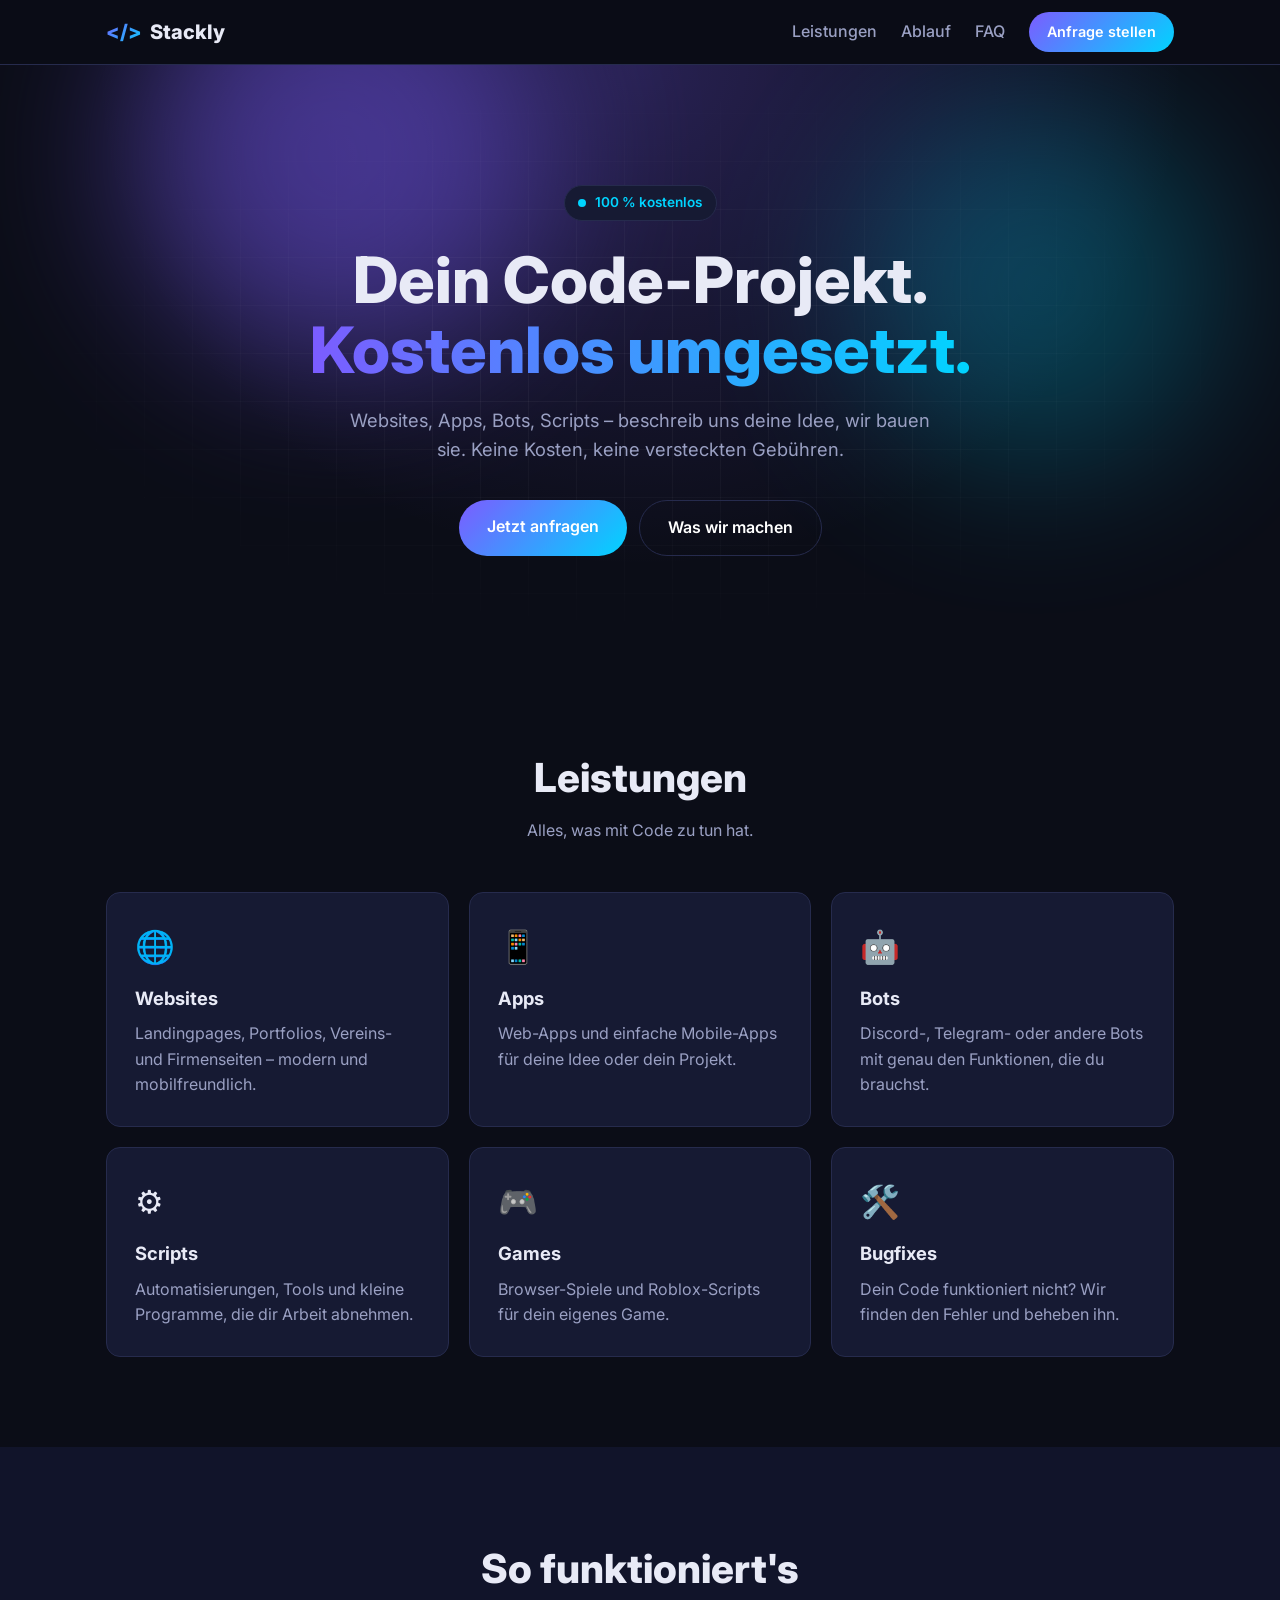
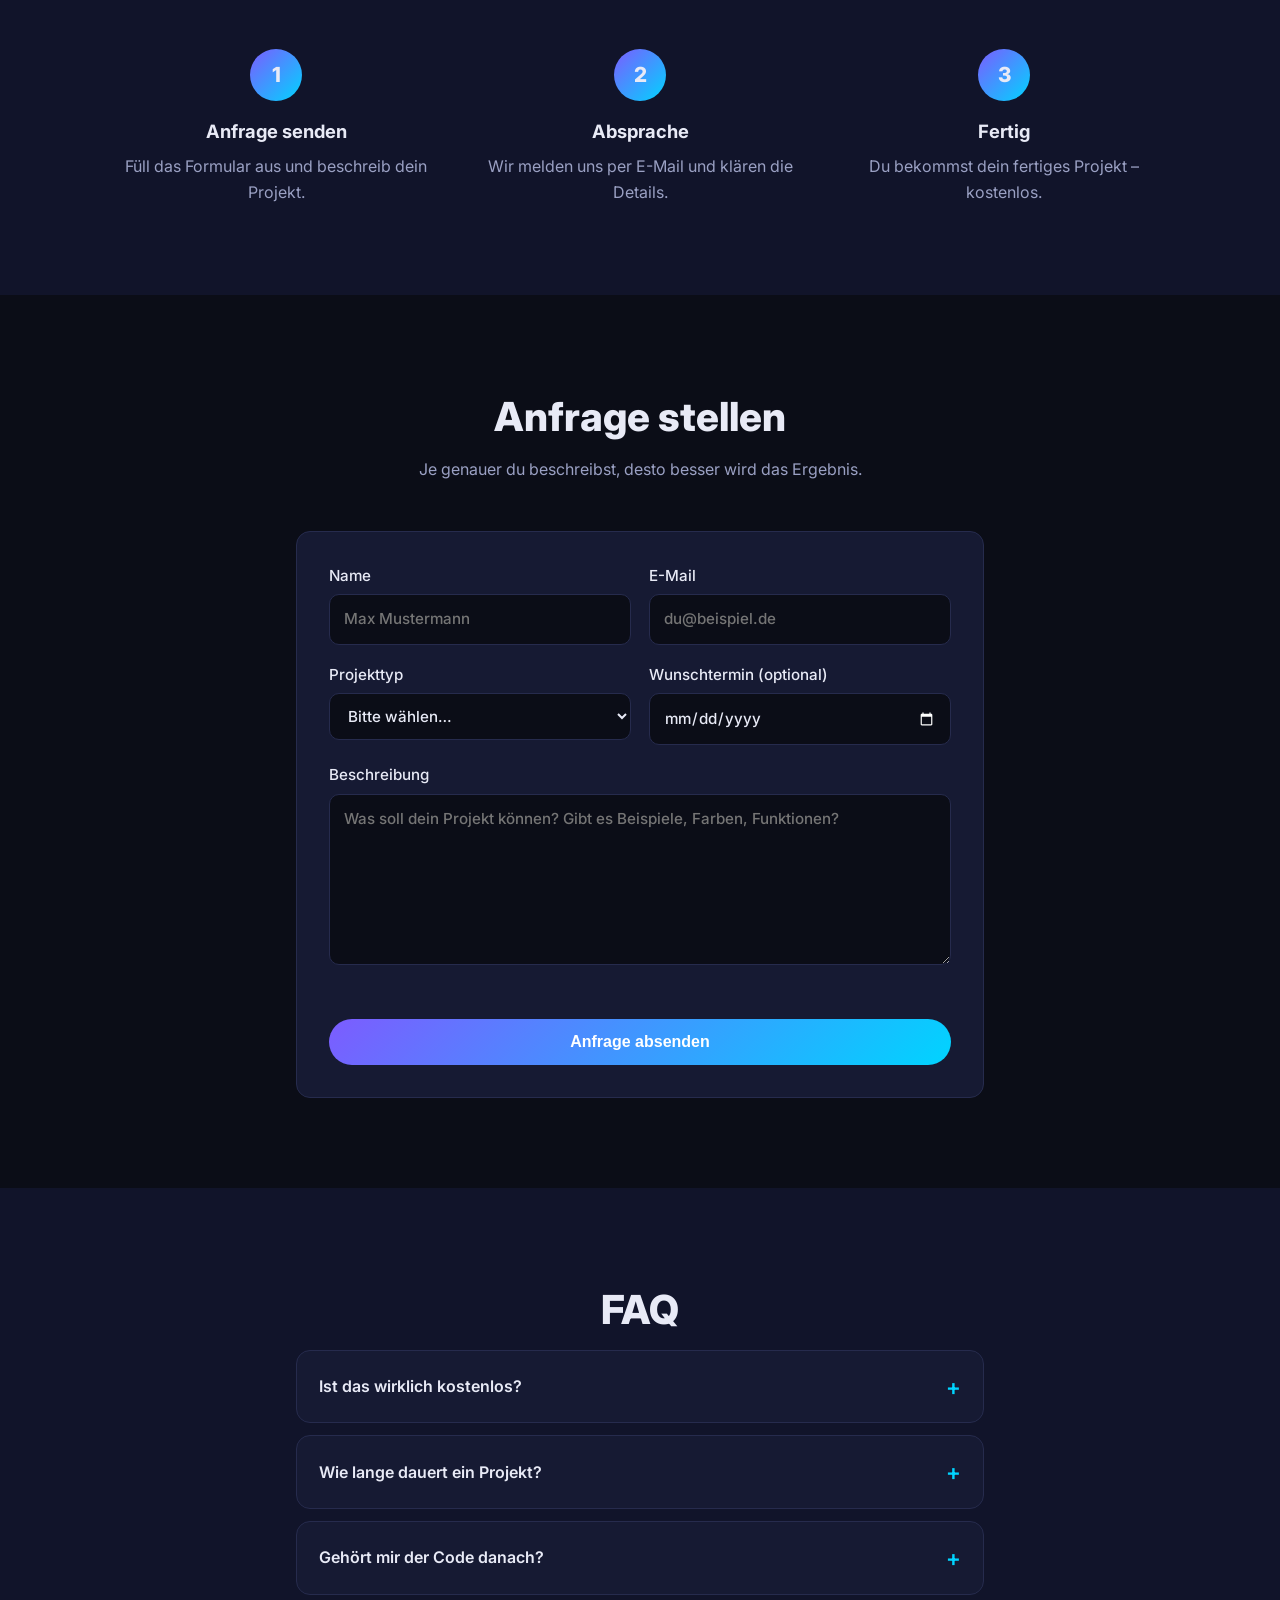
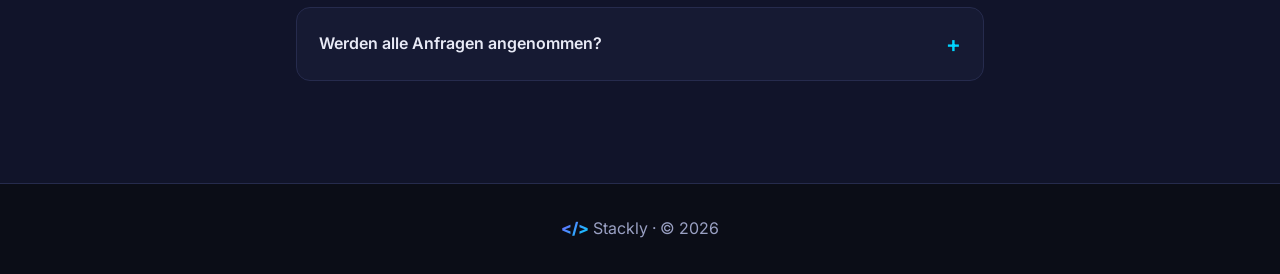
==== index.html @ 91c46010 "Stackly: Anfrage-Website für GitHub Pages Co-Authored-By: Claude Opus 5.5 <noreply@anthropic.com>" ====
<!DOCTYPE html>
<html lang="de">
<head>
  <meta charset="UTF-8">
  <meta name="viewport" content="width=device-width, initial-scale=1.0">
  <title>Stackly – Kostenlose Websites, Apps &amp; Code</title>
  <meta name="description" content="Stackly entwickelt Websites, Apps, Bots und Scripts – komplett kostenlos. Stell jetzt deine Anfrage.">
  <link rel="preconnect" href="https://fonts.googleapis.com">
  <link href="https://fonts.googleapis.com/css2?family=Inter:wght@400;500;600;800&display=swap" rel="stylesheet">
  <link rel="stylesheet" href="styles.css">
</head>
<body>
  <header class="nav">
    <div class="container nav-inner">
      <a href="#" class="logo"><span class="logo-mark">&lt;/&gt;</span> Stackly</a>
      <button class="menu-btn" aria-label="Menü öffnen" aria-expanded="false">☰</button>
      <nav class="nav-links">
        <a href="#leistungen">Leistungen</a>
        <a href="#ablauf">Ablauf</a>
        <a href="#faq">FAQ</a>
        <a href="#anfrage" class="btn btn-small">Anfrage stellen</a>
      </nav>
    </div>
  </header>

  <main>
    <section class="hero">
      <div class="hero-bg" aria-hidden="true">
        <span class="blob blob-1"></span>
        <span class="blob blob-2"></span>
        <span class="grid-lines"></span>
      </div>
      <div class="container hero-content">
        <span class="badge">100 % kostenlos</span>
        <h1>Dein Code-Projekt.<br><span class="gradient">Kostenlos umgesetzt.</span></h1>
        <p class="lead">Websites, Apps, Bots, Scripts – beschreib uns deine Idee, wir bauen sie. Keine Kosten, keine versteckten Gebühren.</p>
        <div class="hero-actions">
          <a href="#anfrage" class="btn">Jetzt anfragen</a>
          <a href="#leistungen" class="btn btn-ghost">Was wir machen</a>
        </div>
      </div>
    </section>

    <section id="leistungen" class="section">
      <div class="container">
        <h2>Leistungen</h2>
        <p class="section-sub">Alles, was mit Code zu tun hat.</p>
        <div class="grid">
          <article class="card"><div class="icon">🌐</div><h3>Websites</h3><p>Landingpages, Portfolios, Vereins- und Firmenseiten – modern und mobilfreundlich.</p></article>
          <article class="card"><div class="icon">📱</div><h3>Apps</h3><p>Web-Apps und einfache Mobile-Apps für deine Idee oder dein Projekt.</p></article>
          <article class="card"><div class="icon">🤖</div><h3>Bots</h3><p>Discord-, Telegram- oder andere Bots mit genau den Funktionen, die du brauchst.</p></article>
          <article class="card"><div class="icon">⚙️</div><h3>Scripts</h3><p>Automatisierungen, Tools und kleine Programme, die dir Arbeit abnehmen.</p></article>
          <article class="card"><div class="icon">🎮</div><h3>Games</h3><p>Browser-Spiele und Roblox-Scripts für dein eigenes Game.</p></article>
          <article class="card"><div class="icon">🛠️</div><h3>Bugfixes</h3><p>Dein Code funktioniert nicht? Wir finden den Fehler und beheben ihn.</p></article>
        </div>
      </div>
    </section>

    <section id="ablauf" class="section section-alt">
      <div class="container">
        <h2>So funktioniert's</h2>
        <div class="steps">
          <div class="step"><span class="step-num">1</span><h3>Anfrage senden</h3><p>Füll das Formular aus und beschreib dein Projekt.</p></div>
          <div class="step"><span class="step-num">2</span><h3>Absprache</h3><p>Wir melden uns per E-Mail und klären die Details.</p></div>
          <div class="step"><span class="step-num">3</span><h3>Fertig</h3><p>Du bekommst dein fertiges Projekt – kostenlos.</p></div>
        </div>
      </div>
    </section>

    <section id="anfrage" class="section">
      <div class="container narrow">
        <h2>Anfrage stellen</h2>
        <p class="section-sub">Je genauer du beschreibst, desto besser wird das Ergebnis.</p>
        <form class="form" action="https://formsubmit.co/el/muxeje" method="POST" novalidate>
          <input type="hidden" name="_subject" value="Neue Stackly-Anfrage">
          <input type="hidden" name="_template" value="table">
          <input type="hidden" name="_next" value="">
          <input type="text" name="_honey" class="honey" tabindex="-1" autocomplete="off">

          <div class="row">
            <label>Name<input type="text" name="name" required placeholder="Max Mustermann"></label>
            <label>E-Mail<input type="email" name="email" required placeholder="du@beispiel.de"></label>
          </div>
          <div class="row">
            <label>Projekttyp
              <select name="projekttyp" required>
                <option value="">Bitte wählen…</option>
                <option>Website</option>
                <option>App</option>
                <option>Bot</option>
                <option>Script / Automatisierung</option>
                <option>Game</option>
                <option>Bugfix</option>
                <option>Sonstiges</option>
              </select>
            </label>
            <label>Wunschtermin (optional)<input type="date" name="deadline"></label>
          </div>
          <label>Beschreibung<textarea name="beschreibung" rows="6" required minlength="20" placeholder="Was soll dein Projekt können? Gibt es Beispiele, Farben, Funktionen?"></textarea></label>
          <p class="form-error" role="alert"></p>
          <button type="submit" class="btn btn-full">Anfrage absenden</button>
        </form>
      </div>
    </section>

    <section id="faq" class="section section-alt">
      <div class="container narrow">
        <h2>FAQ</h2>
        <details><summary>Ist das wirklich kostenlos?</summary><p>Ja. Es gibt keine Kosten und keine versteckten Gebühren.</p></details>
        <details><summary>Wie lange dauert ein Projekt?</summary><p>Das hängt vom Umfang ab. Kleine Projekte dauern oft nur ein paar Tage, größere entsprechend länger.</p></details>
        <details><summary>Gehört mir der Code danach?</summary><p>Ja, du bekommst den kompletten Quellcode und kannst ihn frei verwenden.</p></details>
        <details><summary>Werden alle Anfragen angenommen?</summary><p>Wir versuchen es, können aber nicht jede Anfrage umsetzen. Du bekommst in jedem Fall eine Antwort.</p></details>
      </div>
    </section>
  </main>

  <footer class="footer">
    <div class="container">
      <p><span class="logo-mark">&lt;/&gt;</span> Stackly · © <span id="year"></span></p>
    </div>
  </footer>

  <script src="script.js"></script>
</body>
</html>
---- styles.css ----
:root {
  --bg: #0b0d17;
  --bg-alt: #11142a;
  --card: #161a33;
  --border: #262b4d;
  --text: #e8eaf6;
  --muted: #9aa0c3;
  --accent: #7c5cff;
  --accent-2: #00d4ff;
  --error: #ff6b81;
  --radius: 14px;
}

* { box-sizing: border-box; margin: 0; padding: 0; }
html { scroll-behavior: smooth; }
body {
  font-family: "Inter", system-ui, sans-serif;
  background: var(--bg);
  color: var(--text);
  line-height: 1.6;
}
a { color: inherit; text-decoration: none; }

.container { width: 100%; max-width: 1100px; margin: 0 auto; padding: 0 16px; }
.narrow { max-width: 720px; }

/* Navigation */
.nav {
  position: sticky; top: 0; z-index: 10;
  background: rgba(11, 13, 23, 0.85);
  backdrop-filter: blur(10px);
  border-bottom: 1px solid var(--border);
}
.nav-inner { display: flex; align-items: center; justify-content: space-between; height: 64px; }
.logo { font-weight: 800; font-size: 1.25rem; display: flex; align-items: center; gap: 8px; }
.logo-mark {
  background: linear-gradient(135deg, var(--accent), var(--accent-2));
  -webkit-background-clip: text; background-clip: text; color: transparent;
  font-weight: 800;
}
.nav-links { display: flex; align-items: center; gap: 24px; }
.nav-links a:not(.btn) { color: var(--muted); font-weight: 500; }
.nav-links a:not(.btn):hover { color: var(--text); }
.menu-btn { display: none; background: none; border: 0; color: var(--text); font-size: 1.5rem; cursor: pointer; }

/* Buttons */
.btn {
  display: inline-block; padding: 14px 28px; border-radius: 999px; border: 0;
  background: linear-gradient(135deg, var(--accent), var(--accent-2));
  color: #fff; font-weight: 600; font-size: 1rem; cursor: pointer;
  transition: transform .15s, box-shadow .15s;
}
.btn:hover { transform: translateY(-2px); box-shadow: 0 10px 30px rgba(124, 92, 255, .35); }
.btn-small { padding: 8px 18px; font-size: .9rem; }
.btn-ghost { background: transparent; border: 1px solid var(--border); }
.btn-ghost:hover { box-shadow: none; border-color: var(--accent); }
.btn-full { width: 100%; }

/* Hero */
.hero {
  padding: 120px 0 100px; text-align: center;
  background: radial-gradient(ellipse at top, rgba(124, 92, 255, .25), transparent 60%);
}
.badge {
  display: inline-block; padding: 6px 14px; border-radius: 999px;
  border: 1px solid var(--border); background: var(--card);
  color: var(--accent-2); font-size: .85rem; font-weight: 600; margin-bottom: 24px;
}
h1 { font-size: clamp(2.2rem, 6vw, 4rem); line-height: 1.1; font-weight: 800; margin-bottom: 20px; }
.gradient {
  background: linear-gradient(135deg, var(--accent), var(--accent-2));
  -webkit-background-clip: text; background-clip: text; color: transparent;
}
.lead { color: var(--muted); font-size: 1.15rem; max-width: 600px; margin: 0 auto 36px; }
.hero-actions { display: flex; gap: 12px; justify-content: center; flex-wrap: wrap; }

/* Sections */
.section { padding: 90px 0; }
.section-alt { background: var(--bg-alt); }
h2 { font-size: clamp(1.8rem, 4vw, 2.5rem); font-weight: 800; text-align: center; margin-bottom: 8px; }
.section-sub { color: var(--muted); text-align: center; margin-bottom: 48px; }
h3 { font-size: 1.15rem; margin-bottom: 8px; }

.grid { display: grid; grid-template-columns: repeat(auto-fit, minmax(260px, 1fr)); gap: 20px; }
.card {
  background: var(--card); border: 1px solid var(--border); border-radius: var(--radius);
  padding: 28px; transition: border-color .2s, transform .2s;
}
.card:hover { border-color: var(--accent); transform: translateY(-4px); }
.card p, .step p { color: var(--muted); }
.icon { font-size: 2rem; margin-bottom: 12px; }

.steps { display: grid; grid-template-columns: repeat(auto-fit, minmax(220px, 1fr)); gap: 24px; margin-top: 48px; text-align: center; }
.step-num {
  display: inline-grid; place-items: center; width: 52px; height: 52px; border-radius: 50%;
  background: linear-gradient(135deg, var(--accent), var(--accent-2));
  font-weight: 800; font-size: 1.3rem; margin-bottom: 16px;
}

/* Form */
.form { display: flex; flex-direction: column; gap: 18px; background: var(--card); border: 1px solid var(--border); border-radius: var(--radius); padding: 32px; }
.row { display: grid; grid-template-columns: 1fr 1fr; gap: 18px; }
label { display: flex; flex-direction: column; gap: 6px; font-weight: 500; font-size: .95rem; }
input, select, textarea {
  font: inherit; color: var(--text); background: var(--bg);
  border: 1px solid var(--border); border-radius: 10px; padding: 12px 14px;
}
input:focus, select:focus, textarea:focus { outline: none; border-color: var(--accent); }
input[type="date"] { color-scheme: dark; }
textarea { resize: vertical; }
.honey { display: none; }
.form-error { color: var(--error); min-height: 1.2em; font-size: .9rem; }

/* FAQ */
details { background: var(--card); border: 1px solid var(--border); border-radius: var(--radius); padding: 18px 22px; margin-bottom: 12px; }
summary { cursor: pointer; font-weight: 600; }
details p { color: var(--muted); margin-top: 10px; }

.footer { padding: 32px 0; text-align: center; color: var(--muted); border-top: 1px solid var(--border); }

/* Danke-Seite */
.thanks { min-height: 100vh; display: grid; place-items: center; text-align: center; padding: 16px; }
.thanks .lead { margin-bottom: 28px; }

/* Mobile */
@media (max-width: 720px) {
  .menu-btn { display: block; }
  .nav-links {
    display: none; position: absolute; top: 64px; left: 0; right: 0;
    flex-direction: column; gap: 16px; padding: 20px 16px;
    background: var(--bg-alt); border-bottom: 1px solid var(--border);
  }
  .nav-links.open { display: flex; }
  .row { grid-template-columns: 1fr; }
  .hero { padding: 80px 0 70px; }
  .section { padding: 64px 0; }
  .form { padding: 20px; }
}

/* ================= Animationen ================= */
:root { --ease: cubic-bezier(.22, 1, .36, 1); }

/* Navigation: wird beim Scrollen kompakter */
.nav { transition: background .3s var(--ease), box-shadow .3s var(--ease); }
.nav-inner { transition: height .3s var(--ease); }
.nav.scrolled { background: rgba(11, 13, 23, .95); box-shadow: 0 8px 30px rgba(0, 0, 0, .35); }
.nav.scrolled .nav-inner { height: 56px; }
.nav-links a:not(.btn) { position: relative; transition: color .2s; }
.nav-links a:not(.btn)::after {
  content: ""; position: absolute; left: 0; bottom: -4px; height: 2px; width: 100%;
  background: linear-gradient(90deg, var(--accent), var(--accent-2));
  transform: scaleX(0); transform-origin: right; transition: transform .35s var(--ease);
}
.nav-links a:not(.btn):hover::after { transform: scaleX(1); transform-origin: left; }

/* Hero-Hintergrund */
.hero { position: relative; overflow: hidden; }
.hero-content { position: relative; z-index: 1; }
.hero-bg { position: absolute; inset: 0; pointer-events: none; }
.blob { position: absolute; border-radius: 50%; filter: blur(80px); opacity: .45; }
.blob-1 { width: 420px; height: 420px; background: var(--accent); top: -120px; left: 10%; animation: float 14s ease-in-out infinite; }
.blob-2 { width: 360px; height: 360px; background: var(--accent-2); top: 40px; right: 5%; opacity: .25; animation: float 18s ease-in-out infinite reverse; }
.grid-lines {
  position: absolute; inset: 0;
  background-image: linear-gradient(rgba(255,255,255,.04) 1px, transparent 1px),
                    linear-gradient(90deg, rgba(255,255,255,.04) 1px, transparent 1px);
  background-size: 48px 48px;
  mask-image: radial-gradient(ellipse at center, #000 20%, transparent 70%);
  -webkit-mask-image: radial-gradient(ellipse at center, #000 20%, transparent 70%);
}
@keyframes float {
  0%, 100% { transform: translate(0, 0) scale(1); }
  33% { transform: translate(40px, 30px) scale(1.08); }
  66% { transform: translate(-30px, 20px) scale(.95); }
}

/* Hero-Einblendung beim Laden */
.hero-content > * { opacity: 0; transform: translateY(24px); animation: rise .9s var(--ease) forwards; }
.hero-content > *:nth-child(1) { animation-delay: .05s; }
.hero-content > *:nth-child(2) { animation-delay: .15s; }
.hero-content > *:nth-child(3) { animation-delay: .3s; }
.hero-content > *:nth-child(4) { animation-delay: .45s; }
@keyframes rise { to { opacity: 1; transform: none; } }

/* Fließender Farbverlauf im Titel */
.gradient {
  background-image: linear-gradient(90deg, var(--accent), var(--accent-2), var(--accent));
  background-size: 200% auto; animation: shimmer 6s linear infinite;
}
@keyframes shimmer { to { background-position: 200% center; } }

/* Badge mit pulsierendem Punkt */
.badge { position: relative; padding-left: 30px; }
.badge::before {
  content: ""; position: absolute; left: 13px; top: 50%; width: 8px; height: 8px; margin-top: -4px;
  border-radius: 50%; background: var(--accent-2); box-shadow: 0 0 0 0 rgba(0, 212, 255, .6);
  animation: pulse 2s infinite;
}
@keyframes pulse { 70% { box-shadow: 0 0 0 10px rgba(0, 212, 255, 0); } 100% { box-shadow: 0 0 0 0 rgba(0, 212, 255, 0); } }

/* Buttons: Lichtreflex */
.btn { position: relative; overflow: hidden; transition: transform .25s var(--ease), box-shadow .25s var(--ease); }
.btn::after {
  content: ""; position: absolute; top: 0; left: -75%; width: 50%; height: 100%;
  background: linear-gradient(120deg, transparent, rgba(255,255,255,.35), transparent);
  transform: skewX(-20deg); transition: left .7s var(--ease);
}
.btn:hover::after { left: 130%; }
.btn:active { transform: translateY(0) scale(.98); }

/* Scroll-Reveal */
.reveal { opacity: 0; transform: translateY(32px); transition: opacity .8s var(--ease), transform .8s var(--ease); transition-delay: var(--delay, 0s); }
.reveal.visible { opacity: 1; transform: none; }

/* Karten: Licht folgt der Maus */
.card { position: relative; overflow: hidden; }
.card.visible { transition: border-color .3s, transform .4s var(--ease), box-shadow .4s var(--ease), opacity .8s var(--ease); }
.card::before {
  content: ""; position: absolute; inset: 0; opacity: 0; transition: opacity .3s;
  background: radial-gradient(400px circle at var(--mx, 50%) var(--my, 50%), rgba(124, 92, 255, .18), transparent 40%);
}
.card:hover::before { opacity: 1; }
.card:hover { box-shadow: 0 20px 40px rgba(0, 0, 0, .35); }
.card > * { position: relative; }
.icon { display: inline-block; transition: transform .4s var(--ease); }
.card:hover .icon { transform: scale(1.15) rotate(-6deg); }

/* Schritte */
.step-num { transition: transform .4s var(--ease), box-shadow .4s var(--ease); }
.step:hover .step-num { transform: translateY(-4px) scale(1.06); box-shadow: 0 10px 30px rgba(124, 92, 255, .45); }

/* Formular */
input, select, textarea { transition: border-color .2s, box-shadow .2s, background .2s; }
input:focus, select:focus, textarea:focus { box-shadow: 0 0 0 4px rgba(124, 92, 255, .18); background: #0e1122; }
.form-error:not(:empty) { animation: shake .4s var(--ease); }
@keyframes shake { 20%, 60% { transform: translateX(-6px); } 40%, 80% { transform: translateX(6px); } }
.btn.loading { pointer-events: none; opacity: .8; }

/* FAQ: weiches Aufklappen */
details { transition: border-color .3s, opacity .8s var(--ease), transform .8s var(--ease); }
details[open] { border-color: var(--accent); }
summary { list-style: none; display: flex; justify-content: space-between; align-items: center; }
summary::-webkit-details-marker { display: none; }
summary::after { content: "+"; font-size: 1.4rem; color: var(--accent-2); transition: transform .3s var(--ease); }
details[open] summary::after { transform: rotate(45deg); }
details[open] p { animation: rise .45s var(--ease) both; }
details p { opacity: 1; }

/* Mobile-Menü */
@keyframes drop { from { opacity: 0; transform: translateY(-10px); } }
@media (max-width: 720px) {
  .nav-links.open { animation: drop .35s var(--ease); }
  .blob-1 { width: 280px; height: 280px; }
  .blob-2 { width: 220px; height: 220px; }
}

/* Barrierefreiheit: weniger Bewegung */
@media (prefers-reduced-motion: reduce) {
  *, *::before, *::after { animation: none !important; transition: none !important; }
  .reveal, .hero-content > * { opacity: 1; transform: none; }
}
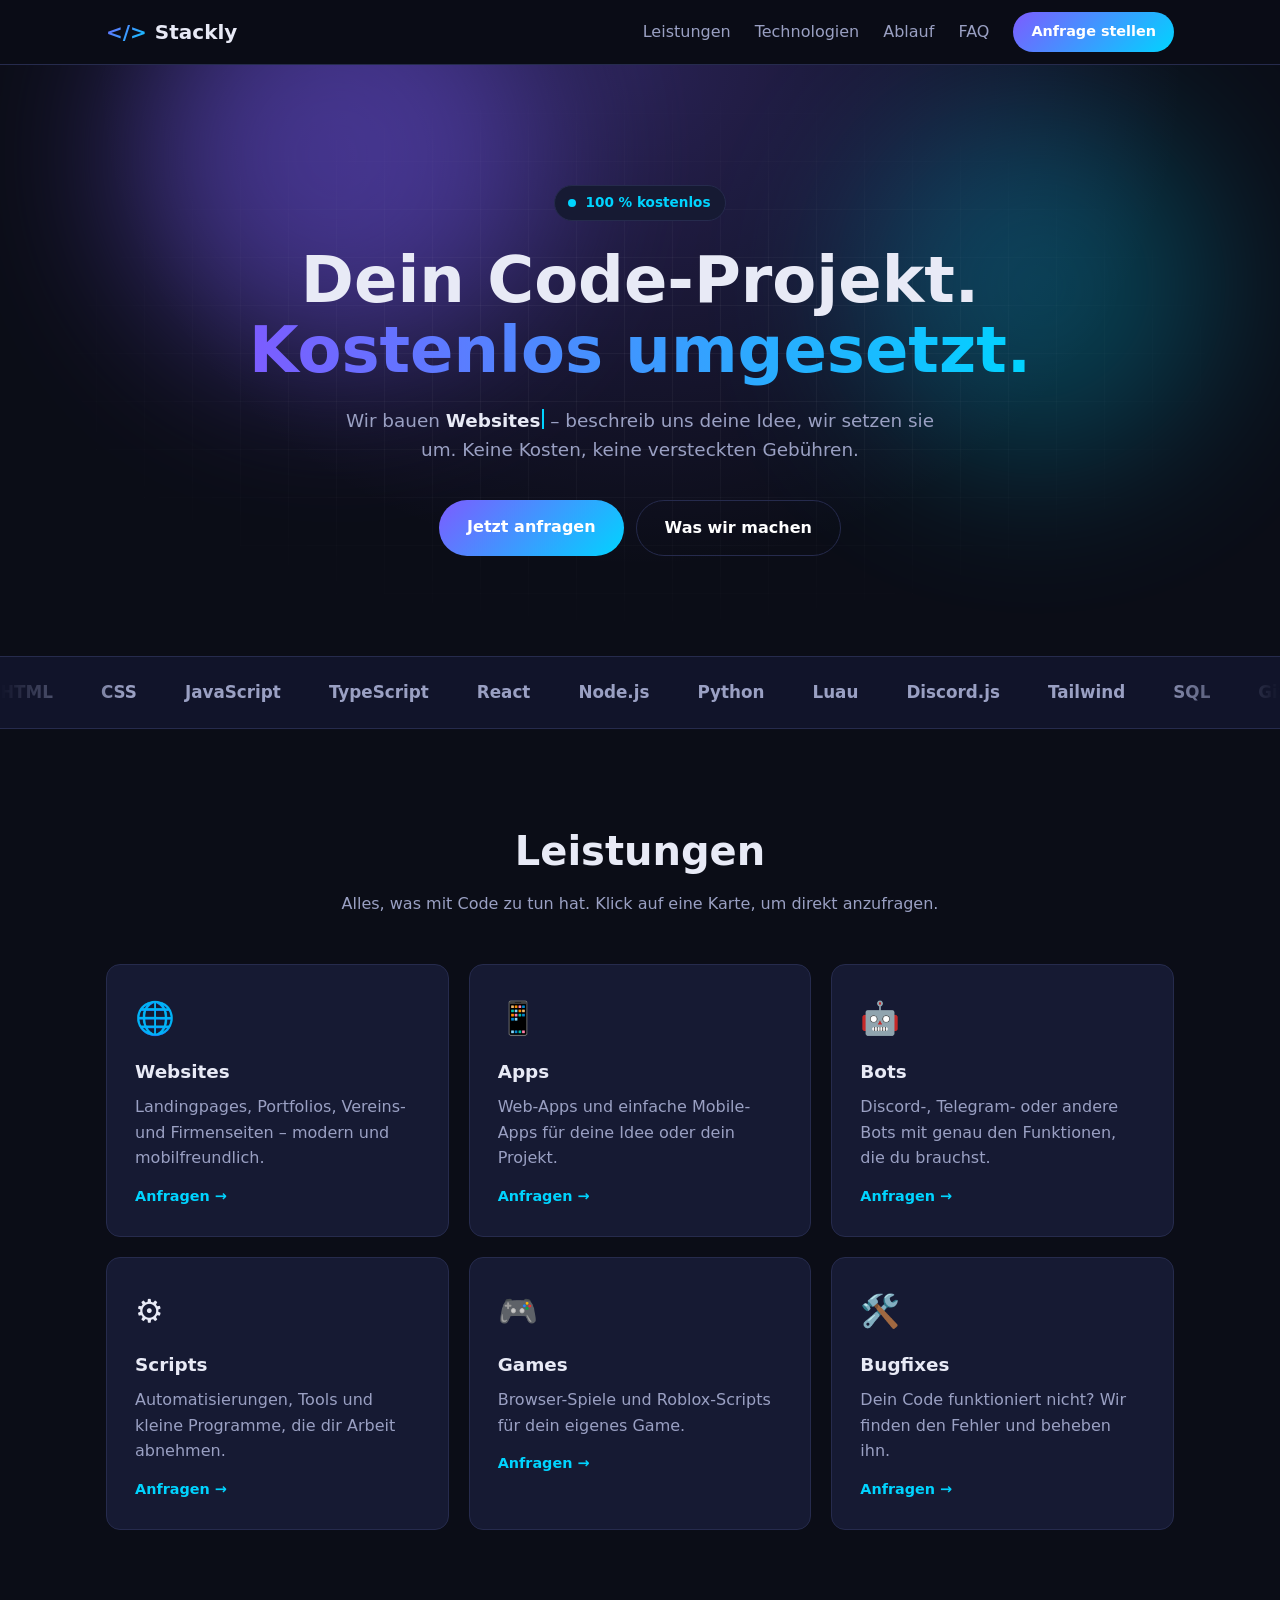
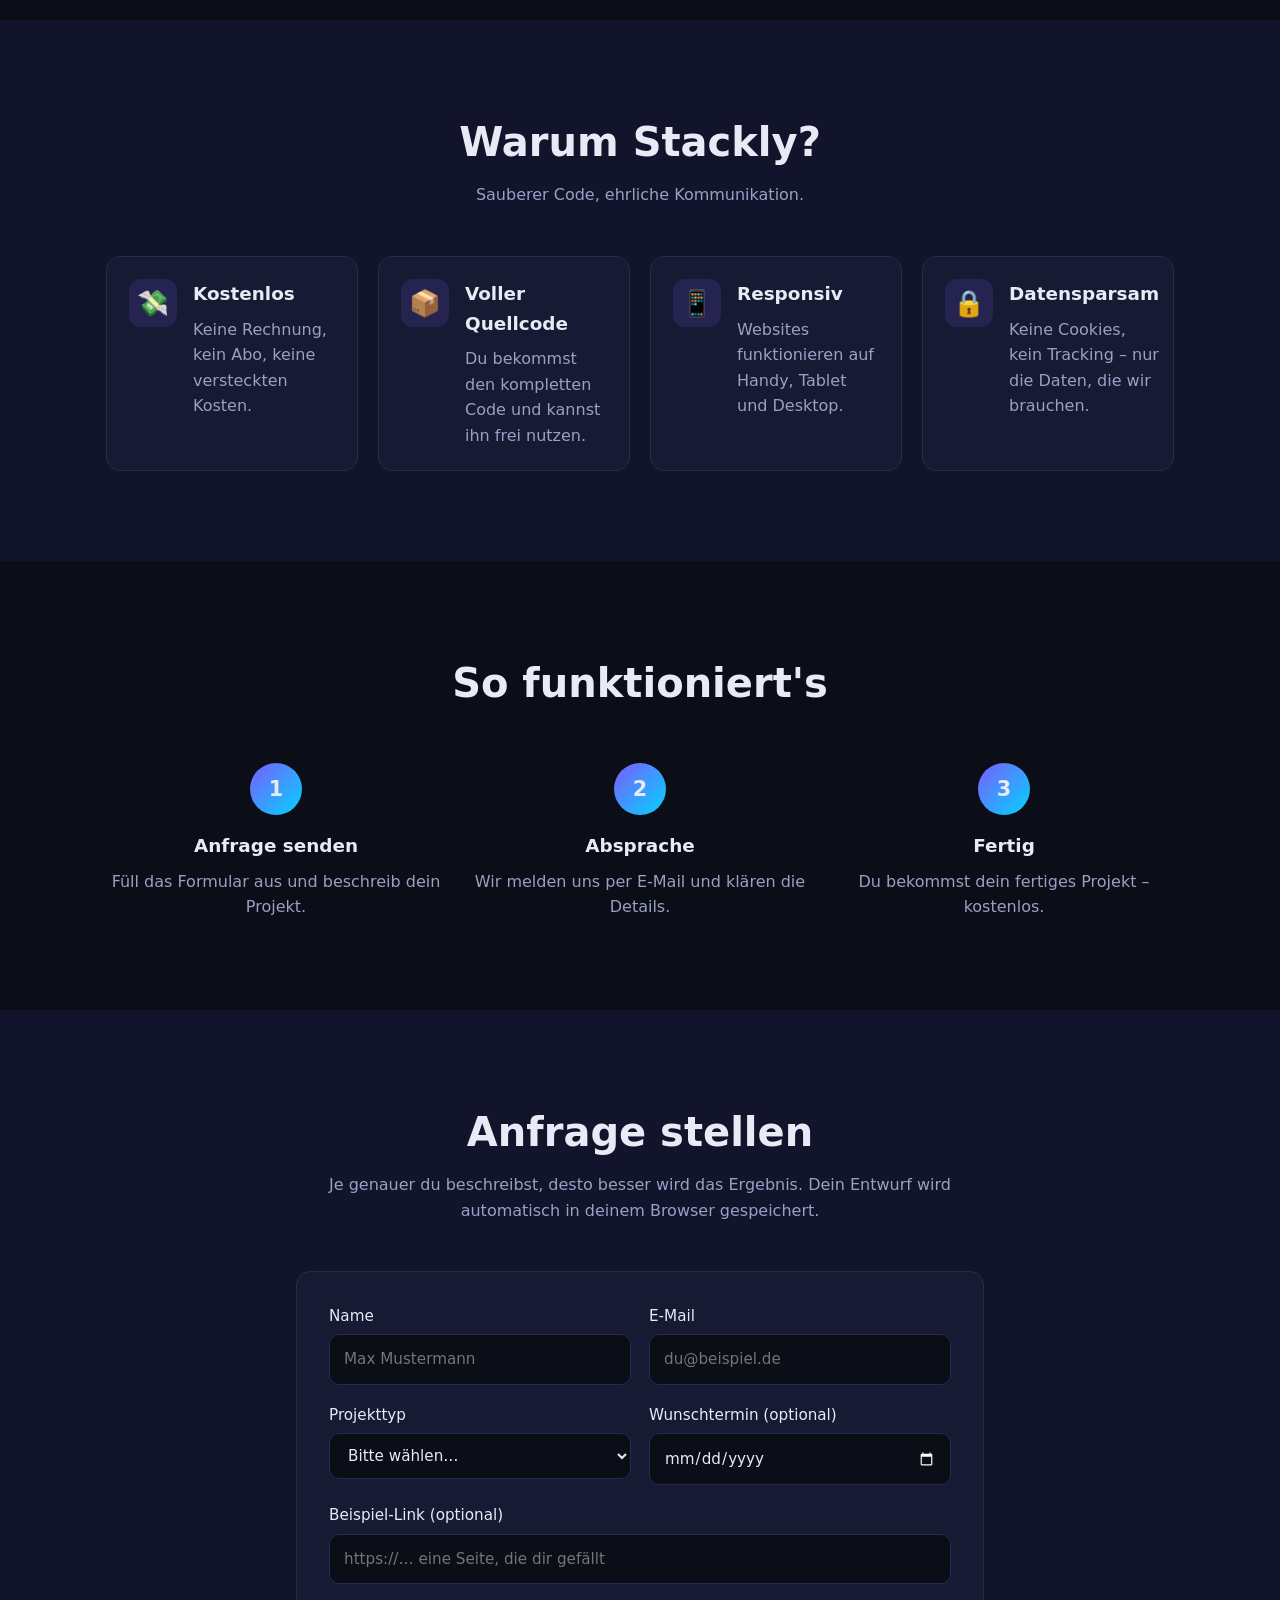
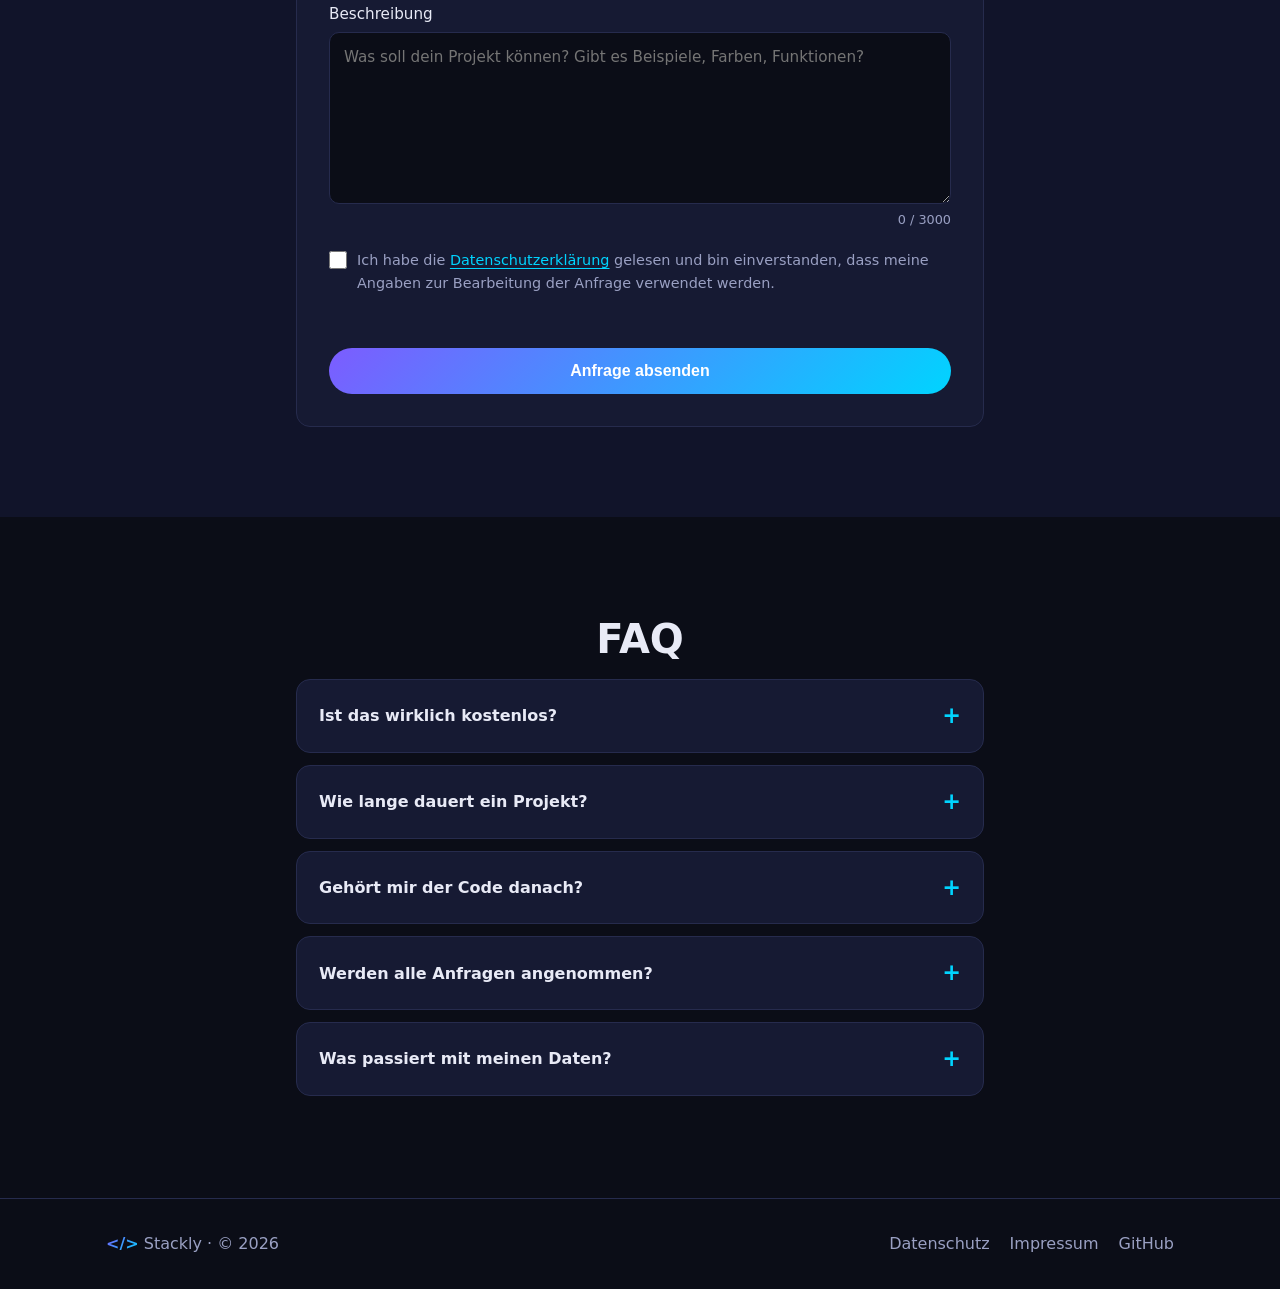
==== commit a48ae781: "Neue Features, Datenschutzerklärung und Impressum Co-Authored-By: Claude Opus 5.5 <noreply@anthropic" ====
--- a/index.html
+++ b/index.html
@@ -5,17 +5,23 @@
   <meta name="viewport" content="width=device-width, initial-scale=1.0">
   <title>Stackly – Kostenlose Websites, Apps &amp; Code</title>
   <meta name="description" content="Stackly entwickelt Websites, Apps, Bots und Scripts – komplett kostenlos. Stell jetzt deine Anfrage.">
-  <link rel="preconnect" href="https://fonts.googleapis.com">
-  <link href="https://fonts.googleapis.com/css2?family=Inter:wght@400;500;600;800&display=swap" rel="stylesheet">
+  <meta name="theme-color" content="#0b0d17">
+  <meta property="og:title" content="Stackly – Dein Code-Projekt. Kostenlos.">
+  <meta property="og:description" content="Websites, Apps, Bots und Scripts – kostenlos umgesetzt.">
+  <meta property="og:type" content="website">
+  <link rel="icon" href="data:image/svg+xml,<svg xmlns='http://www.w3.org/2000/svg' viewBox='0 0 100 100'><text y='.9em' font-size='80'>⚡</text></svg>">
   <link rel="stylesheet" href="styles.css">
 </head>
 <body>
+  <div class="progress" aria-hidden="true"></div>
+
   <header class="nav">
     <div class="container nav-inner">
       <a href="#" class="logo"><span class="logo-mark">&lt;/&gt;</span> Stackly</a>
       <button class="menu-btn" aria-label="Menü öffnen" aria-expanded="false">☰</button>
       <nav class="nav-links">
         <a href="#leistungen">Leistungen</a>
+        <a href="#technologien">Technologien</a>
         <a href="#ablauf">Ablauf</a>
         <a href="#faq">FAQ</a>
         <a href="#anfrage" class="btn btn-small">Anfrage stellen</a>
@@ -33,7 +39,7 @@
       <div class="container hero-content">
         <span class="badge">100 % kostenlos</span>
         <h1>Dein Code-Projekt.<br><span class="gradient">Kostenlos umgesetzt.</span></h1>
-        <p class="lead">Websites, Apps, Bots, Scripts – beschreib uns deine Idee, wir bauen sie. Keine Kosten, keine versteckten Gebühren.</p>
+        <p class="lead">Wir bauen <span class="typed" aria-live="polite">Websites</span><span class="caret" aria-hidden="true"></span> – beschreib uns deine Idee, wir setzen sie um. Keine Kosten, keine versteckten Gebühren.</p>
         <div class="hero-actions">
           <a href="#anfrage" class="btn">Jetzt anfragen</a>
           <a href="#leistungen" class="btn btn-ghost">Was wir machen</a>
@@ -41,22 +47,43 @@
       </div>
     </section>
 
-    <section id="leistungen" class="section">
-      <div class="container">
-        <h2>Leistungen</h2>
-        <p class="section-sub">Alles, was mit Code zu tun hat.</p>
-        <div class="grid">
-          <article class="card"><div class="icon">🌐</div><h3>Websites</h3><p>Landingpages, Portfolios, Vereins- und Firmenseiten – modern und mobilfreundlich.</p></article>
-          <article class="card"><div class="icon">📱</div><h3>Apps</h3><p>Web-Apps und einfache Mobile-Apps für deine Idee oder dein Projekt.</p></article>
-          <article class="card"><div class="icon">🤖</div><h3>Bots</h3><p>Discord-, Telegram- oder andere Bots mit genau den Funktionen, die du brauchst.</p></article>
-          <article class="card"><div class="icon">⚙️</div><h3>Scripts</h3><p>Automatisierungen, Tools und kleine Programme, die dir Arbeit abnehmen.</p></article>
-          <article class="card"><div class="icon">🎮</div><h3>Games</h3><p>Browser-Spiele und Roblox-Scripts für dein eigenes Game.</p></article>
-          <article class="card"><div class="icon">🛠️</div><h3>Bugfixes</h3><p>Dein Code funktioniert nicht? Wir finden den Fehler und beheben ihn.</p></article>
+    <section id="technologien" class="marquee-section" aria-label="Technologien">
+      <div class="marquee">
+        <div class="marquee-track">
+          <span>HTML</span><span>CSS</span><span>JavaScript</span><span>TypeScript</span><span>React</span><span>Node.js</span><span>Python</span><span>Luau</span><span>Discord.js</span><span>Tailwind</span><span>SQL</span><span>Git</span>
         </div>
       </div>
     </section>
 
-    <section id="ablauf" class="section section-alt">
+    <section id="leistungen" class="section">
+      <div class="container">
+        <h2>Leistungen</h2>
+        <p class="section-sub">Alles, was mit Code zu tun hat. Klick auf eine Karte, um direkt anzufragen.</p>
+        <div class="grid">
+          <a href="#anfrage" class="card" data-type="Website"><div class="icon">🌐</div><h3>Websites</h3><p>Landingpages, Portfolios, Vereins- und Firmenseiten – modern und mobilfreundlich.</p><span class="card-link">Anfragen →</span></a>
+          <a href="#anfrage" class="card" data-type="App"><div class="icon">📱</div><h3>Apps</h3><p>Web-Apps und einfache Mobile-Apps für deine Idee oder dein Projekt.</p><span class="card-link">Anfragen →</span></a>
+          <a href="#anfrage" class="card" data-type="Bot"><div class="icon">🤖</div><h3>Bots</h3><p>Discord-, Telegram- oder andere Bots mit genau den Funktionen, die du brauchst.</p><span class="card-link">Anfragen →</span></a>
+          <a href="#anfrage" class="card" data-type="Script / Automatisierung"><div class="icon">⚙️</div><h3>Scripts</h3><p>Automatisierungen, Tools und kleine Programme, die dir Arbeit abnehmen.</p><span class="card-link">Anfragen →</span></a>
+          <a href="#anfrage" class="card" data-type="Game"><div class="icon">🎮</div><h3>Games</h3><p>Browser-Spiele und Roblox-Scripts für dein eigenes Game.</p><span class="card-link">Anfragen →</span></a>
+          <a href="#anfrage" class="card" data-type="Bugfix"><div class="icon">🛠️</div><h3>Bugfixes</h3><p>Dein Code funktioniert nicht? Wir finden den Fehler und beheben ihn.</p><span class="card-link">Anfragen →</span></a>
+        </div>
+      </div>
+    </section>
+
+    <section class="section section-alt">
+      <div class="container">
+        <h2>Warum Stackly?</h2>
+        <p class="section-sub">Sauberer Code, ehrliche Kommunikation.</p>
+        <div class="features">
+          <div class="feature"><span class="feature-icon">💸</span><div><h3>Kostenlos</h3><p>Keine Rechnung, kein Abo, keine versteckten Kosten.</p></div></div>
+          <div class="feature"><span class="feature-icon">📦</span><div><h3>Voller Quellcode</h3><p>Du bekommst den kompletten Code und kannst ihn frei nutzen.</p></div></div>
+          <div class="feature"><span class="feature-icon">📱</span><div><h3>Responsiv</h3><p>Websites funktionieren auf Handy, Tablet und Desktop.</p></div></div>
+          <div class="feature"><span class="feature-icon">🔒</span><div><h3>Datensparsam</h3><p>Keine Cookies, kein Tracking – nur die Daten, die wir brauchen.</p></div></div>
+        </div>
+      </div>
+    </section>
+
+    <section id="ablauf" class="section">
       <div class="container">
         <h2>So funktioniert's</h2>
         <div class="steps">
@@ -67,10 +94,10 @@
       </div>
     </section>
 
-    <section id="anfrage" class="section">
+    <section id="anfrage" class="section section-alt">
       <div class="container narrow">
         <h2>Anfrage stellen</h2>
-        <p class="section-sub">Je genauer du beschreibst, desto besser wird das Ergebnis.</p>
+        <p class="section-sub">Je genauer du beschreibst, desto besser wird das Ergebnis. Dein Entwurf wird automatisch in deinem Browser gespeichert.</p>
         <form class="form" action="https://formsubmit.co/el/muxeje" method="POST" novalidate>
           <input type="hidden" name="_subject" value="Neue Stackly-Anfrage">
           <input type="hidden" name="_template" value="table">
@@ -78,8 +105,8 @@
           <input type="text" name="_honey" class="honey" tabindex="-1" autocomplete="off">
 
           <div class="row">
-            <label>Name<input type="text" name="name" required placeholder="Max Mustermann"></label>
-            <label>E-Mail<input type="email" name="email" required placeholder="du@beispiel.de"></label>
+            <label>Name<input type="text" name="name" required autocomplete="name" placeholder="Max Mustermann"></label>
+            <label>E-Mail<input type="email" name="email" required autocomplete="email" placeholder="du@beispiel.de"></label>
           </div>
           <div class="row">
             <label>Projekttyp
@@ -96,29 +123,46 @@
             </label>
             <label>Wunschtermin (optional)<input type="date" name="deadline"></label>
           </div>
-          <label>Beschreibung<textarea name="beschreibung" rows="6" required minlength="20" placeholder="Was soll dein Projekt können? Gibt es Beispiele, Farben, Funktionen?"></textarea></label>
+          <label>Beispiel-Link (optional)<input type="url" name="beispiel" placeholder="https://… eine Seite, die dir gefällt"></label>
+          <label>Beschreibung
+            <textarea name="beschreibung" rows="6" required minlength="20" maxlength="3000" placeholder="Was soll dein Projekt können? Gibt es Beispiele, Farben, Funktionen?"></textarea>
+            <span class="counter"><span id="count">0</span> / 3000</span>
+          </label>
+          <label class="check">
+            <input type="checkbox" name="datenschutz" value="akzeptiert" required>
+            <span>Ich habe die <a href="datenschutz.html" target="_blank">Datenschutzerklärung</a> gelesen und bin einverstanden, dass meine Angaben zur Bearbeitung der Anfrage verwendet werden.</span>
+          </label>
           <p class="form-error" role="alert"></p>
           <button type="submit" class="btn btn-full">Anfrage absenden</button>
         </form>
       </div>
     </section>
 
-    <section id="faq" class="section section-alt">
+    <section id="faq" class="section">
       <div class="container narrow">
         <h2>FAQ</h2>
         <details><summary>Ist das wirklich kostenlos?</summary><p>Ja. Es gibt keine Kosten und keine versteckten Gebühren.</p></details>
         <details><summary>Wie lange dauert ein Projekt?</summary><p>Das hängt vom Umfang ab. Kleine Projekte dauern oft nur ein paar Tage, größere entsprechend länger.</p></details>
         <details><summary>Gehört mir der Code danach?</summary><p>Ja, du bekommst den kompletten Quellcode und kannst ihn frei verwenden.</p></details>
         <details><summary>Werden alle Anfragen angenommen?</summary><p>Wir versuchen es, können aber nicht jede Anfrage umsetzen. Du bekommst in jedem Fall eine Antwort.</p></details>
+        <details><summary>Was passiert mit meinen Daten?</summary><p>Deine Angaben werden nur zur Bearbeitung deiner Anfrage genutzt und nicht weitergegeben. Details findest du in der <a href="datenschutz.html">Datenschutzerklärung</a>.</p></details>
       </div>
     </section>
   </main>
 
   <footer class="footer">
-    <div class="container">
+    <div class="container footer-inner">
       <p><span class="logo-mark">&lt;/&gt;</span> Stackly · © <span id="year"></span></p>
+      <nav class="footer-links">
+        <a href="datenschutz.html">Datenschutz</a>
+        <a href="impressum.html">Impressum</a>
+        <a href="https://github.com/MaxKohli15-dev/stackly" target="_blank" rel="noopener">GitHub</a>
+      </nav>
     </div>
   </footer>
+
+  <button class="to-top" aria-label="Nach oben">↑</button>
+  <div class="toast" role="status"></div>
 
   <script src="script.js"></script>
 </body>
--- a/styles.css
+++ b/styles.css
@@ -14,7 +14,7 @@
 * { box-sizing: border-box; margin: 0; padding: 0; }
 html { scroll-behavior: smooth; }
 body {
-  font-family: "Inter", system-ui, sans-serif;
+  font-family: system-ui, -apple-system, "Segoe UI", Roboto, "Helvetica Neue", Arial, sans-serif;
   background: var(--bg);
   color: var(--text);
   line-height: 1.6;
@@ -254,6 +254,78 @@
   .blob-2 { width: 220px; height: 220px; }
 }
 
+/* ================= Features ================= */
+
+/* Scroll-Fortschritt */
+.progress {
+  position: fixed; top: 0; left: 0; height: 3px; width: 100%; z-index: 20;
+  background: linear-gradient(90deg, var(--accent), var(--accent-2));
+  transform: scaleX(0); transform-origin: left;
+}
+
+/* Schreibmaschinen-Effekt */
+.typed { color: var(--text); font-weight: 600; }
+.caret { display: inline-block; width: 2px; height: 1.1em; margin-left: 2px; vertical-align: -0.15em; background: var(--accent-2); animation: blink 1s steps(1) infinite; }
+@keyframes blink { 50% { opacity: 0; } }
+
+/* Technologie-Laufband */
+.marquee-section { border-block: 1px solid var(--border); background: var(--bg-alt); padding: 22px 0; }
+.marquee { overflow: hidden; mask-image: linear-gradient(90deg, transparent, #000 10%, #000 90%, transparent); -webkit-mask-image: linear-gradient(90deg, transparent, #000 10%, #000 90%, transparent); }
+.marquee-track { display: flex; gap: 48px; width: max-content; animation: scroll-x 30s linear infinite; }
+.marquee-track span { color: var(--muted); font-weight: 600; font-size: 1.05rem; white-space: nowrap; transition: color .2s; }
+.marquee-track span:hover { color: var(--text); }
+.marquee:hover .marquee-track { animation-play-state: paused; }
+@keyframes scroll-x { to { transform: translateX(calc(-50% - 24px)); } }
+
+/* Karten-Link */
+.card { display: block; }
+.card-link { display: inline-block; margin-top: 14px; color: var(--accent-2); font-weight: 600; font-size: .9rem; transition: transform .3s var(--ease); }
+.card:hover .card-link { transform: translateX(4px); }
+
+/* Vorteile */
+.features { display: grid; grid-template-columns: repeat(auto-fit, minmax(240px, 1fr)); gap: 20px; }
+.feature { display: flex; gap: 16px; align-items: flex-start; padding: 22px; border-radius: var(--radius); border: 1px solid var(--border); background: var(--card); }
+.feature p { color: var(--muted); }
+.feature-icon { font-size: 1.6rem; flex-shrink: 0; width: 48px; height: 48px; display: grid; place-items: center; border-radius: 12px; background: rgba(124, 92, 255, .15); }
+
+/* Formular-Extras */
+.counter { align-self: flex-end; font-size: .8rem; color: var(--muted); font-weight: 400; }
+.counter.warn { color: var(--error); }
+.check { flex-direction: row; align-items: flex-start; gap: 10px; font-weight: 400; font-size: .9rem; color: var(--muted); }
+.check input { width: 18px; height: 18px; margin-top: 2px; flex-shrink: 0; accent-color: var(--accent); }
+.check a, details a, .legal a { color: var(--accent-2); text-decoration: underline; text-underline-offset: 3px; }
+
+/* Nach-oben-Button */
+.to-top {
+  position: fixed; right: 20px; bottom: 20px; z-index: 15; width: 46px; height: 46px; border-radius: 50%; border: 0;
+  background: linear-gradient(135deg, var(--accent), var(--accent-2)); color: #fff; font-size: 1.2rem; cursor: pointer;
+  opacity: 0; transform: translateY(16px); pointer-events: none; transition: opacity .3s var(--ease), transform .3s var(--ease);
+}
+.to-top.show { opacity: 1; transform: none; pointer-events: auto; }
+
+/* Hinweis-Toast */
+.toast {
+  position: fixed; left: 50%; bottom: 24px; z-index: 30; max-width: calc(100% - 32px);
+  padding: 12px 20px; border-radius: 12px; background: var(--card); border: 1px solid var(--border);
+  box-shadow: 0 12px 30px rgba(0, 0, 0, .4); font-size: .95rem;
+  opacity: 0; transform: translate(-50%, 16px); pointer-events: none; transition: opacity .3s var(--ease), transform .3s var(--ease);
+}
+.toast.show { opacity: 1; transform: translate(-50%, 0); }
+
+/* Footer */
+.footer-inner { display: flex; justify-content: space-between; align-items: center; gap: 16px; flex-wrap: wrap; }
+.footer-links { display: flex; gap: 20px; }
+.footer-links a:hover { color: var(--text); }
+@media (max-width: 720px) { .footer-inner { justify-content: center; } }
+
+/* Rechtstexte */
+.legal { padding-top: 60px; padding-bottom: 80px; }
+.legal h1 { font-size: clamp(2rem, 5vw, 2.8rem); }
+.legal h2 { text-align: left; font-size: 1.3rem; margin: 36px 0 10px; }
+.legal p, .legal li { color: var(--muted); margin-bottom: 12px; }
+.legal ul { padding-left: 22px; }
+.legal-date { font-size: .9rem; }
+
 /* Barrierefreiheit: weniger Bewegung */
 @media (prefers-reduced-motion: reduce) {
   *, *::before, *::after { animation: none !important; transition: none !important; }
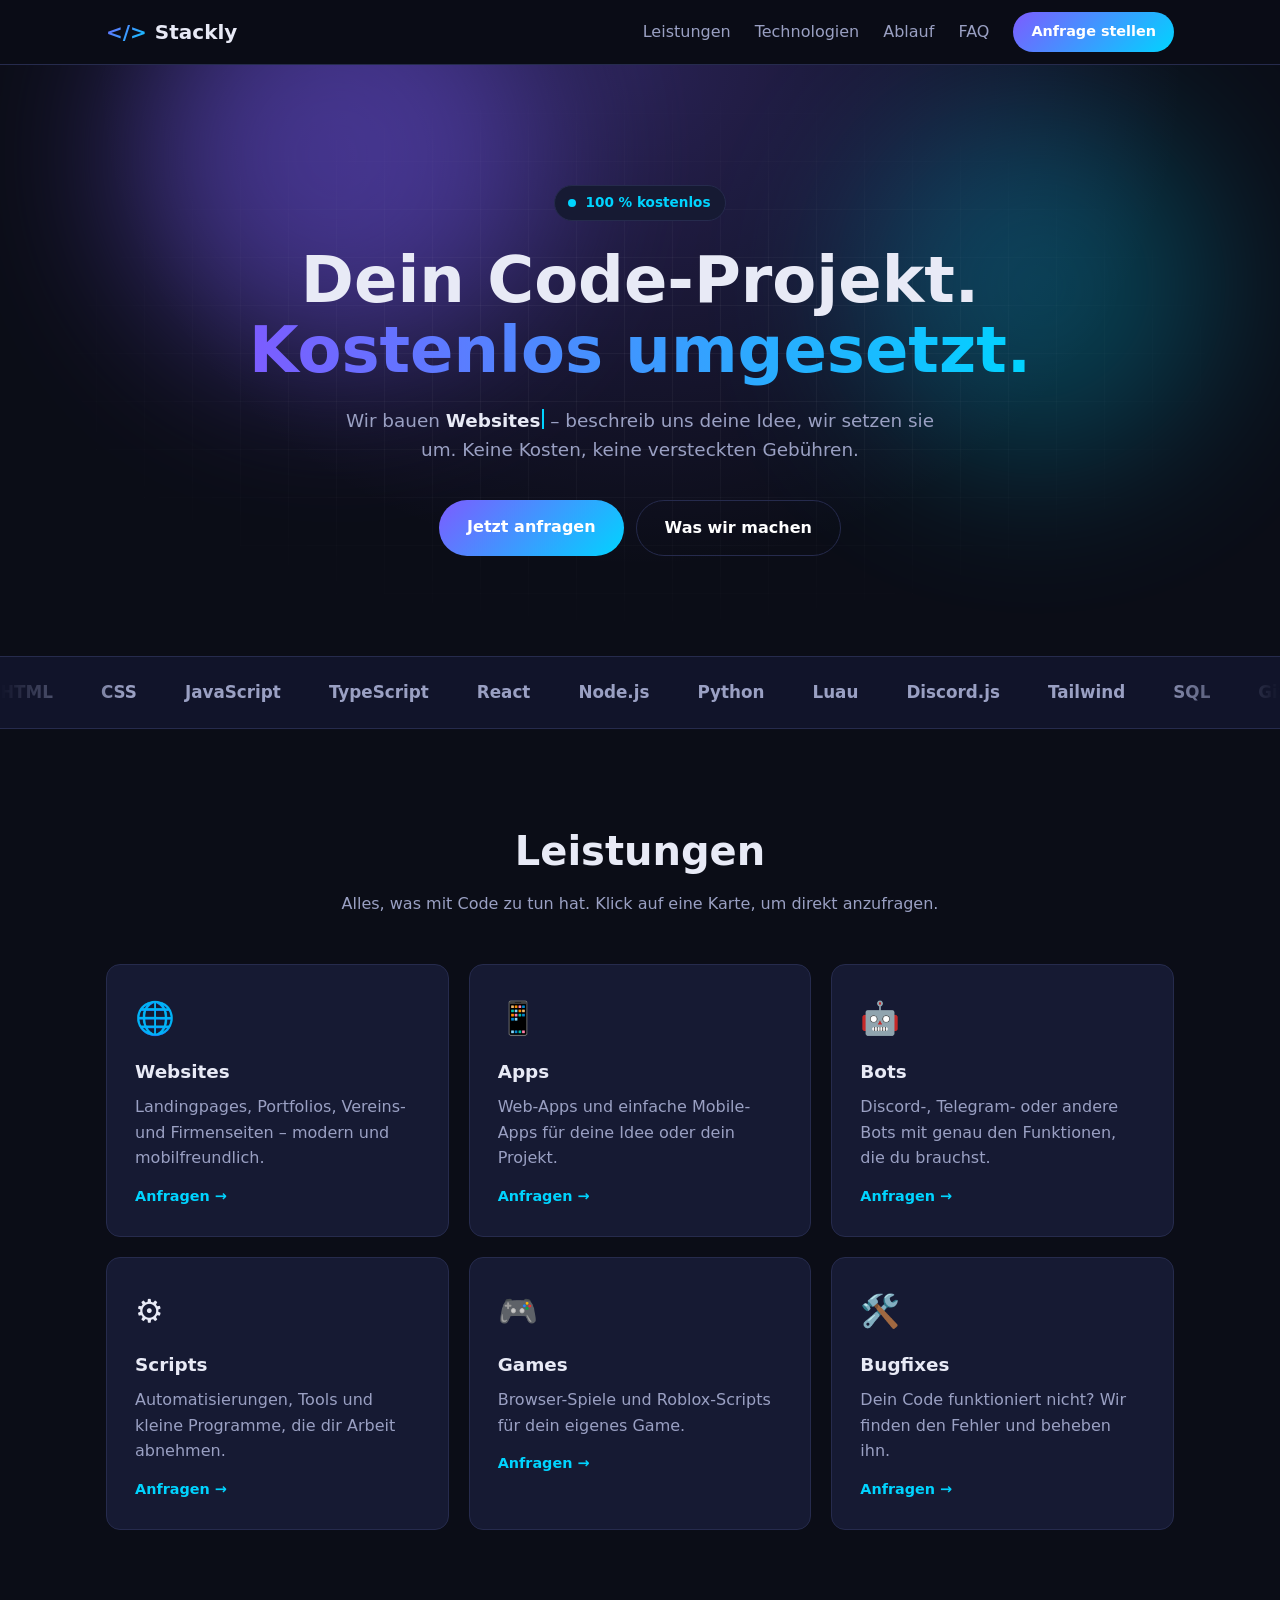
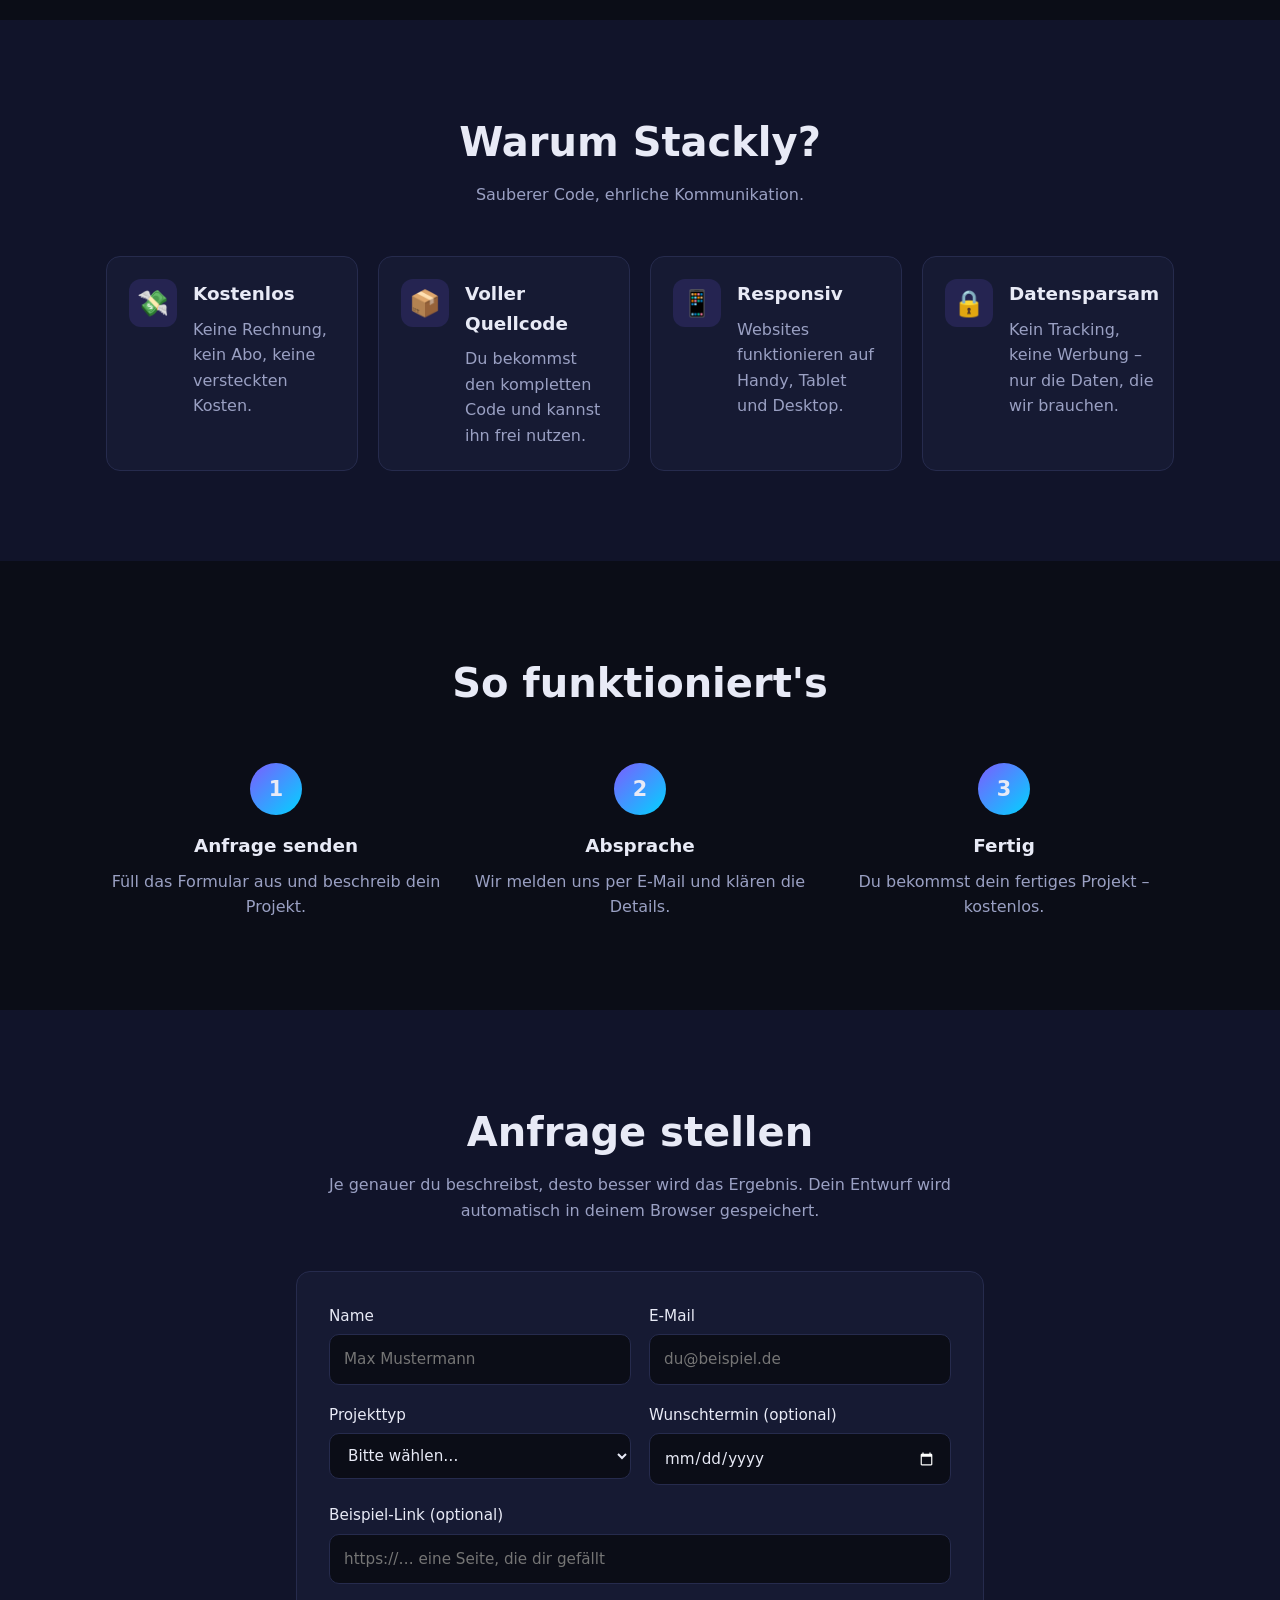
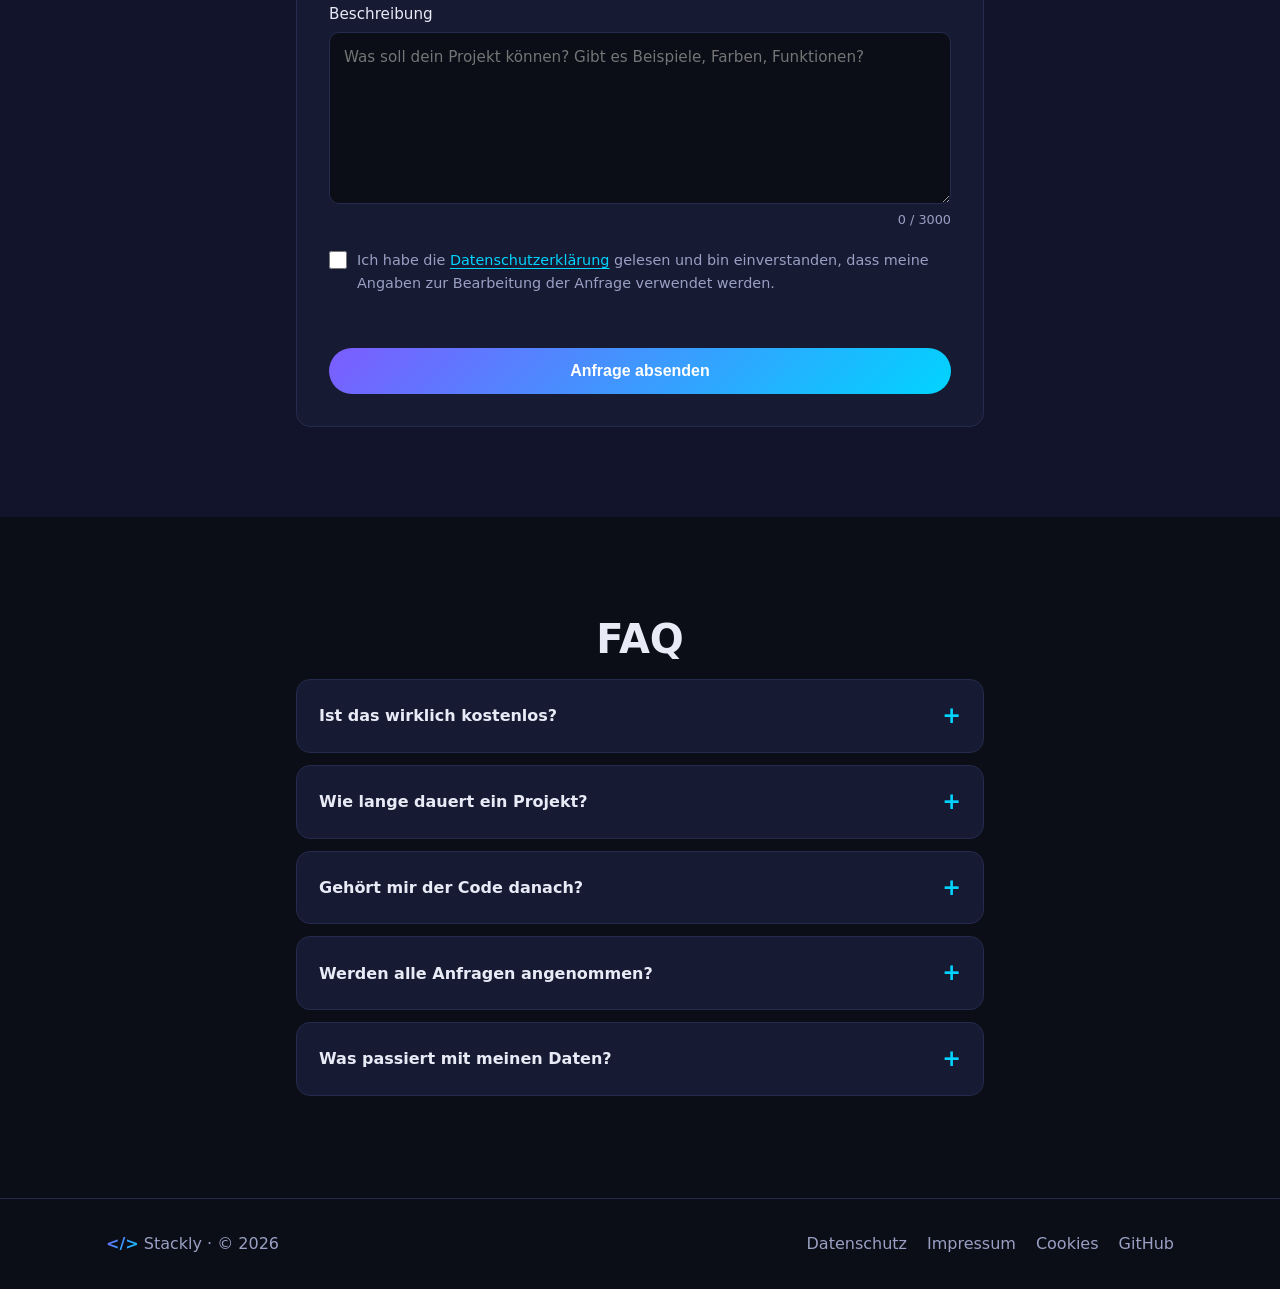
==== commit 52a248ee: "Web3Forms statt FormSubmit, Cookiebot eingebunden Co-Authored-By: Claude Opus 5.5 <noreply@anthropic" ====
--- a/index.html
+++ b/index.html
@@ -3,6 +3,7 @@
 <head>
   <meta charset="UTF-8">
   <meta name="viewport" content="width=device-width, initial-scale=1.0">
+  <script id="Cookiebot" src="https://consent.cookiebot.com/uc.js" data-cbid="19ef15a5-230d-4d0e-97ee-1a544976bf2f" data-blockingmode="auto" type="text/javascript"></script>
   <title>Stackly – Kostenlose Websites, Apps &amp; Code</title>
   <meta name="description" content="Stackly entwickelt Websites, Apps, Bots und Scripts – komplett kostenlos. Stell jetzt deine Anfrage.">
   <meta name="theme-color" content="#0b0d17">
@@ -78,7 +79,7 @@
           <div class="feature"><span class="feature-icon">💸</span><div><h3>Kostenlos</h3><p>Keine Rechnung, kein Abo, keine versteckten Kosten.</p></div></div>
           <div class="feature"><span class="feature-icon">📦</span><div><h3>Voller Quellcode</h3><p>Du bekommst den kompletten Code und kannst ihn frei nutzen.</p></div></div>
           <div class="feature"><span class="feature-icon">📱</span><div><h3>Responsiv</h3><p>Websites funktionieren auf Handy, Tablet und Desktop.</p></div></div>
-          <div class="feature"><span class="feature-icon">🔒</span><div><h3>Datensparsam</h3><p>Keine Cookies, kein Tracking – nur die Daten, die wir brauchen.</p></div></div>
+          <div class="feature"><span class="feature-icon">🔒</span><div><h3>Datensparsam</h3><p>Kein Tracking, keine Werbung – nur die Daten, die wir brauchen.</p></div></div>
         </div>
       </div>
     </section>
@@ -98,11 +99,12 @@
       <div class="container narrow">
         <h2>Anfrage stellen</h2>
         <p class="section-sub">Je genauer du beschreibst, desto besser wird das Ergebnis. Dein Entwurf wird automatisch in deinem Browser gespeichert.</p>
-        <form class="form" action="https://formsubmit.co/el/muxeje" method="POST" novalidate>
-          <input type="hidden" name="_subject" value="Neue Stackly-Anfrage">
-          <input type="hidden" name="_template" value="table">
-          <input type="hidden" name="_next" value="">
-          <input type="text" name="_honey" class="honey" tabindex="-1" autocomplete="off">
+        <form class="form" action="https://api.web3forms.com/submit" method="POST" novalidate>
+          <input type="hidden" name="access_key" value="08e92635-184a-4563-9d3d-663e1cff1669">
+          <input type="hidden" name="subject" value="Neue Stackly-Anfrage">
+          <input type="hidden" name="from_name" value="Stackly">
+          <input type="hidden" name="redirect" value="">
+          <input type="checkbox" name="botcheck" class="honey" tabindex="-1" autocomplete="off">
 
           <div class="row">
             <label>Name<input type="text" name="name" required autocomplete="name" placeholder="Max Mustermann"></label>
@@ -155,7 +157,7 @@
       <p><span class="logo-mark">&lt;/&gt;</span> Stackly · © <span id="year"></span></p>
       <nav class="footer-links">
         <a href="datenschutz.html">Datenschutz</a>
-        <a href="impressum.html">Impressum</a>
+        <a href="impressum.html">Impressum</a><a href="javascript:Cookiebot.renew()">Cookies</a>
         <a href="https://github.com/MaxKohli15-dev/stackly" target="_blank" rel="noopener">GitHub</a>
       </nav>
     </div>
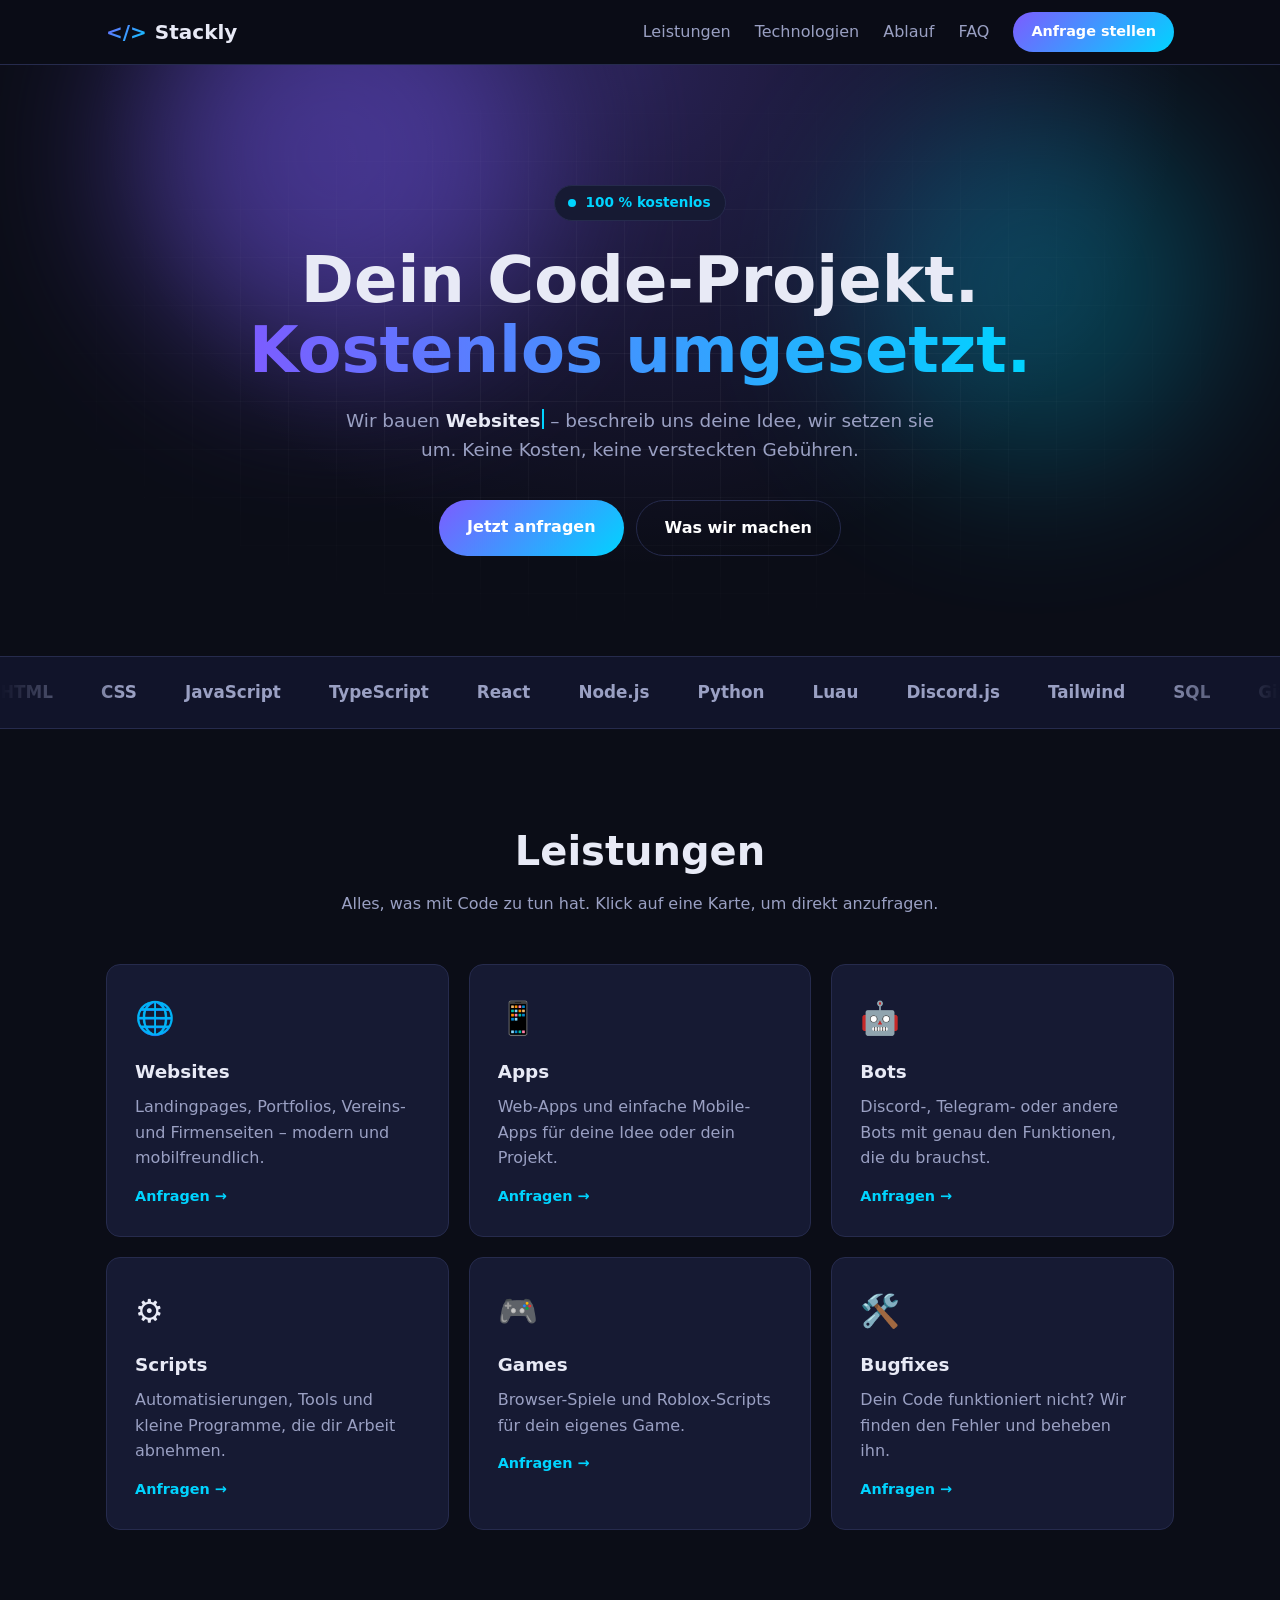
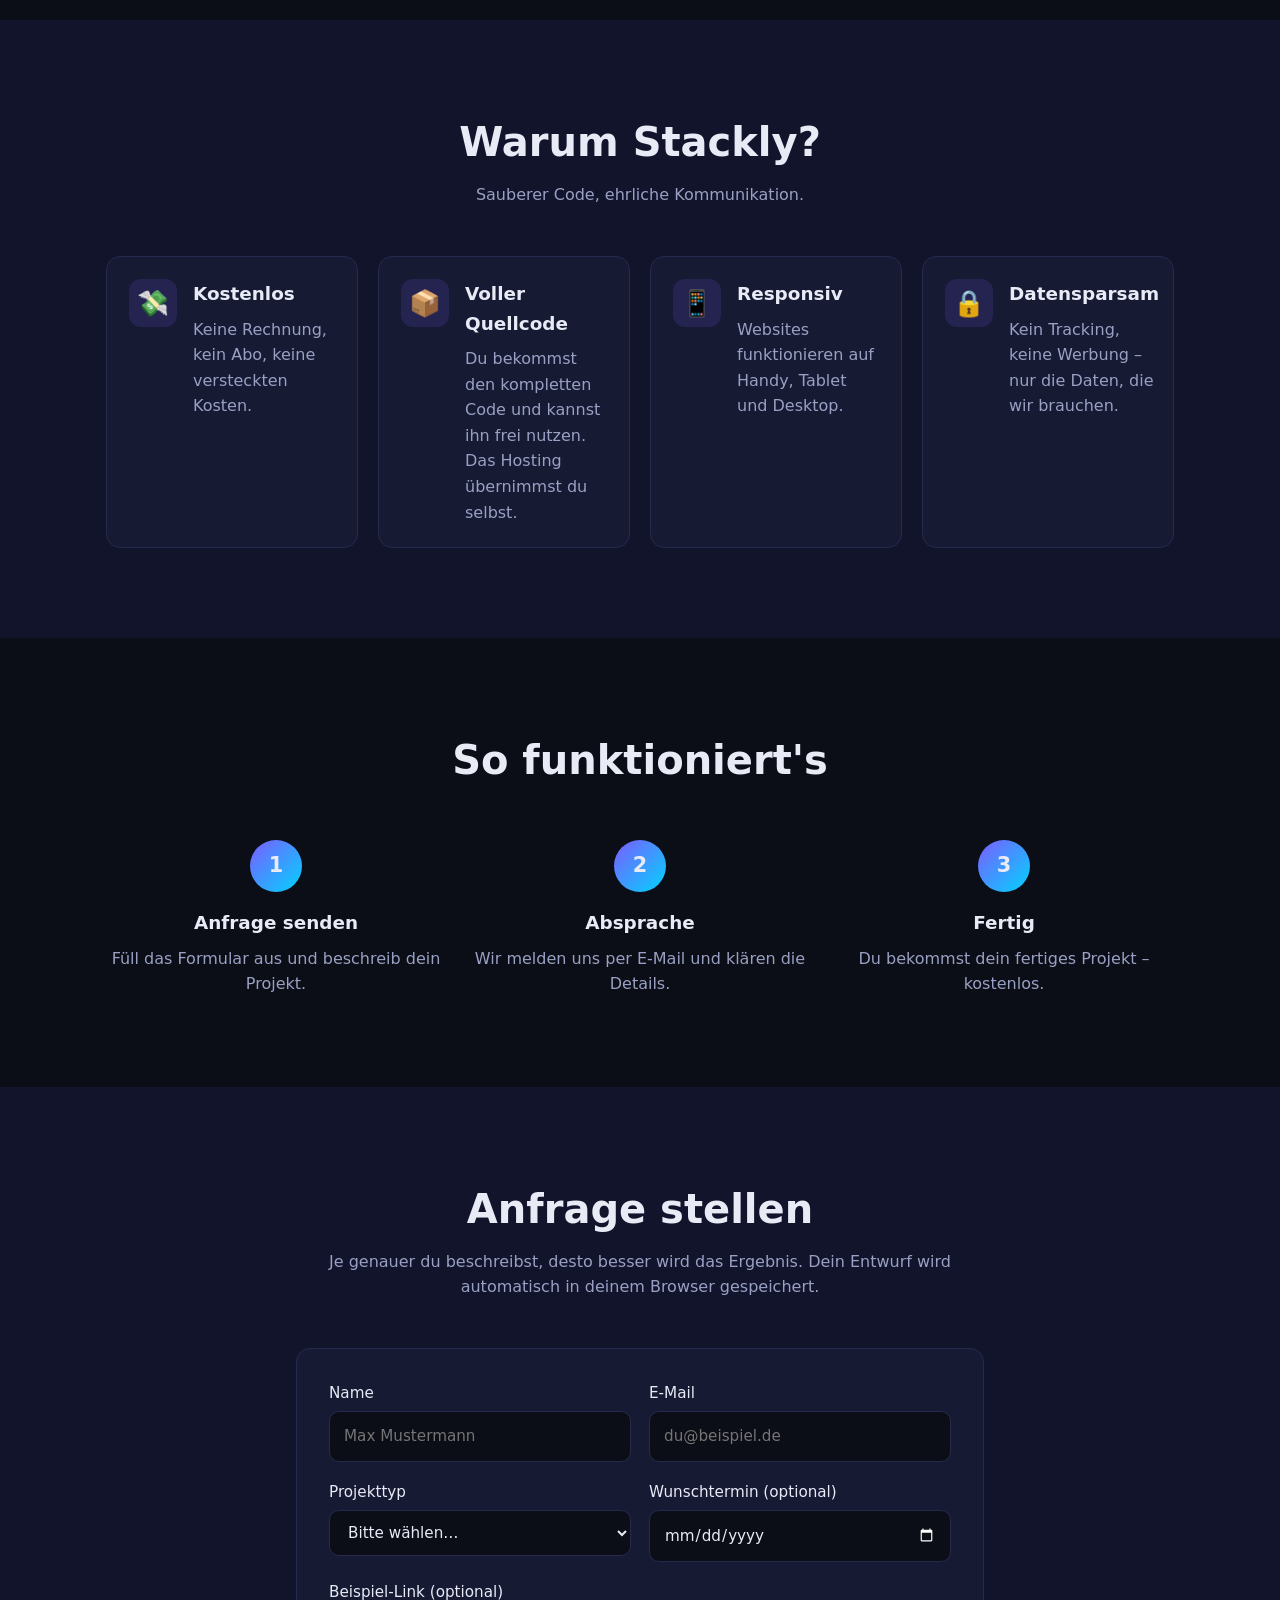
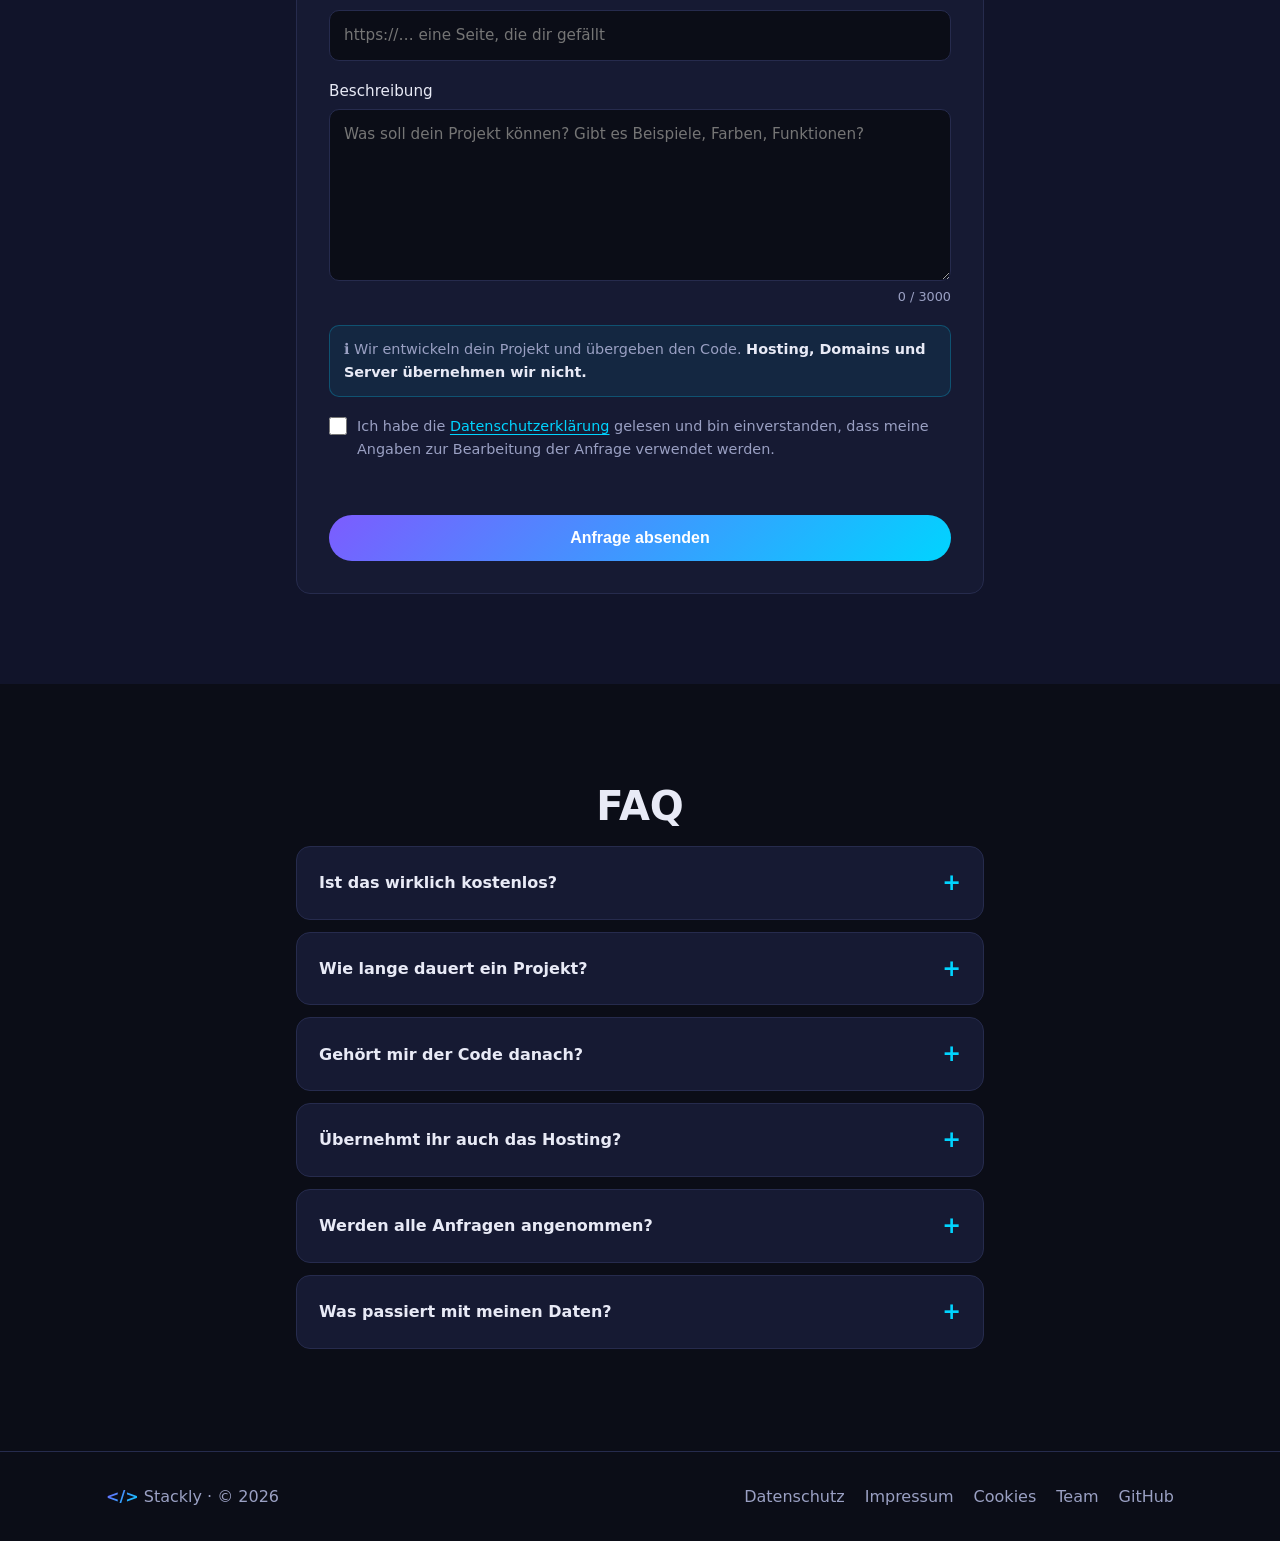
==== commit f556ebf4: "Eigenes Formular mit Supabase, Team-Dashboard, Hinweis kein Hosting Co-Authored-By: Claude Opus 5.5 " ====
--- a/index.html
+++ b/index.html
@@ -77,7 +77,7 @@
         <p class="section-sub">Sauberer Code, ehrliche Kommunikation.</p>
         <div class="features">
           <div class="feature"><span class="feature-icon">💸</span><div><h3>Kostenlos</h3><p>Keine Rechnung, kein Abo, keine versteckten Kosten.</p></div></div>
-          <div class="feature"><span class="feature-icon">📦</span><div><h3>Voller Quellcode</h3><p>Du bekommst den kompletten Code und kannst ihn frei nutzen.</p></div></div>
+          <div class="feature"><span class="feature-icon">📦</span><div><h3>Voller Quellcode</h3><p>Du bekommst den kompletten Code und kannst ihn frei nutzen. Das Hosting übernimmst du selbst.</p></div></div>
           <div class="feature"><span class="feature-icon">📱</span><div><h3>Responsiv</h3><p>Websites funktionieren auf Handy, Tablet und Desktop.</p></div></div>
           <div class="feature"><span class="feature-icon">🔒</span><div><h3>Datensparsam</h3><p>Kein Tracking, keine Werbung – nur die Daten, die wir brauchen.</p></div></div>
         </div>
@@ -99,12 +99,8 @@
       <div class="container narrow">
         <h2>Anfrage stellen</h2>
         <p class="section-sub">Je genauer du beschreibst, desto besser wird das Ergebnis. Dein Entwurf wird automatisch in deinem Browser gespeichert.</p>
-        <form class="form" action="https://api.web3forms.com/submit" method="POST" novalidate>
-          <input type="hidden" name="access_key" value="08e92635-184a-4563-9d3d-663e1cff1669">
-          <input type="hidden" name="subject" value="Neue Stackly-Anfrage">
-          <input type="hidden" name="from_name" value="Stackly">
-          <input type="hidden" name="redirect" value="">
-          <input type="checkbox" name="botcheck" class="honey" tabindex="-1" autocomplete="off">
+        <form class="form" novalidate>
+          <input type="text" name="website" class="honey" tabindex="-1" autocomplete="off" aria-hidden="true">
 
           <div class="row">
             <label>Name<input type="text" name="name" required autocomplete="name" placeholder="Max Mustermann"></label>
@@ -130,6 +126,7 @@
             <textarea name="beschreibung" rows="6" required minlength="20" maxlength="3000" placeholder="Was soll dein Projekt können? Gibt es Beispiele, Farben, Funktionen?"></textarea>
             <span class="counter"><span id="count">0</span> / 3000</span>
           </label>
+          <p class="form-note">ℹ️ Wir entwickeln dein Projekt und übergeben den Code. <strong>Hosting, Domains und Server übernehmen wir nicht.</strong></p>
           <label class="check">
             <input type="checkbox" name="datenschutz" value="akzeptiert" required>
             <span>Ich habe die <a href="datenschutz.html" target="_blank">Datenschutzerklärung</a> gelesen und bin einverstanden, dass meine Angaben zur Bearbeitung der Anfrage verwendet werden.</span>
@@ -146,6 +143,7 @@
         <details><summary>Ist das wirklich kostenlos?</summary><p>Ja. Es gibt keine Kosten und keine versteckten Gebühren.</p></details>
         <details><summary>Wie lange dauert ein Projekt?</summary><p>Das hängt vom Umfang ab. Kleine Projekte dauern oft nur ein paar Tage, größere entsprechend länger.</p></details>
         <details><summary>Gehört mir der Code danach?</summary><p>Ja, du bekommst den kompletten Quellcode und kannst ihn frei verwenden.</p></details>
+        <details><summary>Übernehmt ihr auch das Hosting?</summary><p>Nein. Wir entwickeln dein Projekt und übergeben dir den fertigen Code – Hosting, Domains, Server und laufende Kosten übernehmen wir nicht. Wir geben dir aber gern Tipps für kostenlose Hosting-Möglichkeiten wie GitHub Pages.</p></details>
         <details><summary>Werden alle Anfragen angenommen?</summary><p>Wir versuchen es, können aber nicht jede Anfrage umsetzen. Du bekommst in jedem Fall eine Antwort.</p></details>
         <details><summary>Was passiert mit meinen Daten?</summary><p>Deine Angaben werden nur zur Bearbeitung deiner Anfrage genutzt und nicht weitergegeben. Details findest du in der <a href="datenschutz.html">Datenschutzerklärung</a>.</p></details>
       </div>
@@ -157,7 +155,7 @@
       <p><span class="logo-mark">&lt;/&gt;</span> Stackly · © <span id="year"></span></p>
       <nav class="footer-links">
         <a href="datenschutz.html">Datenschutz</a>
-        <a href="impressum.html">Impressum</a><a href="javascript:Cookiebot.renew()">Cookies</a>
+        <a href="impressum.html">Impressum</a><a href="javascript:Cookiebot.renew()">Cookies</a><a href="dashboard.html">Team</a>
         <a href="https://github.com/MaxKohli15-dev/stackly" target="_blank" rel="noopener">GitHub</a>
       </nav>
     </div>
@@ -166,6 +164,7 @@
   <button class="to-top" aria-label="Nach oben">↑</button>
   <div class="toast" role="status"></div>
 
+  <script src="config.js"></script>
   <script src="script.js"></script>
 </body>
 </html>
--- a/styles.css
+++ b/styles.css
@@ -331,3 +331,7 @@
   *, *::before, *::after { animation: none !important; transition: none !important; }
   .reveal, .hero-content > * { opacity: 1; transform: none; }
 }
+
+/* Hinweis im Formular */
+.form-note { font-size: .9rem; color: var(--muted); background: rgba(0, 212, 255, .07); border: 1px solid rgba(0, 212, 255, .25); border-radius: 10px; padding: 12px 14px; }
+.form-note strong { color: var(--text); }
